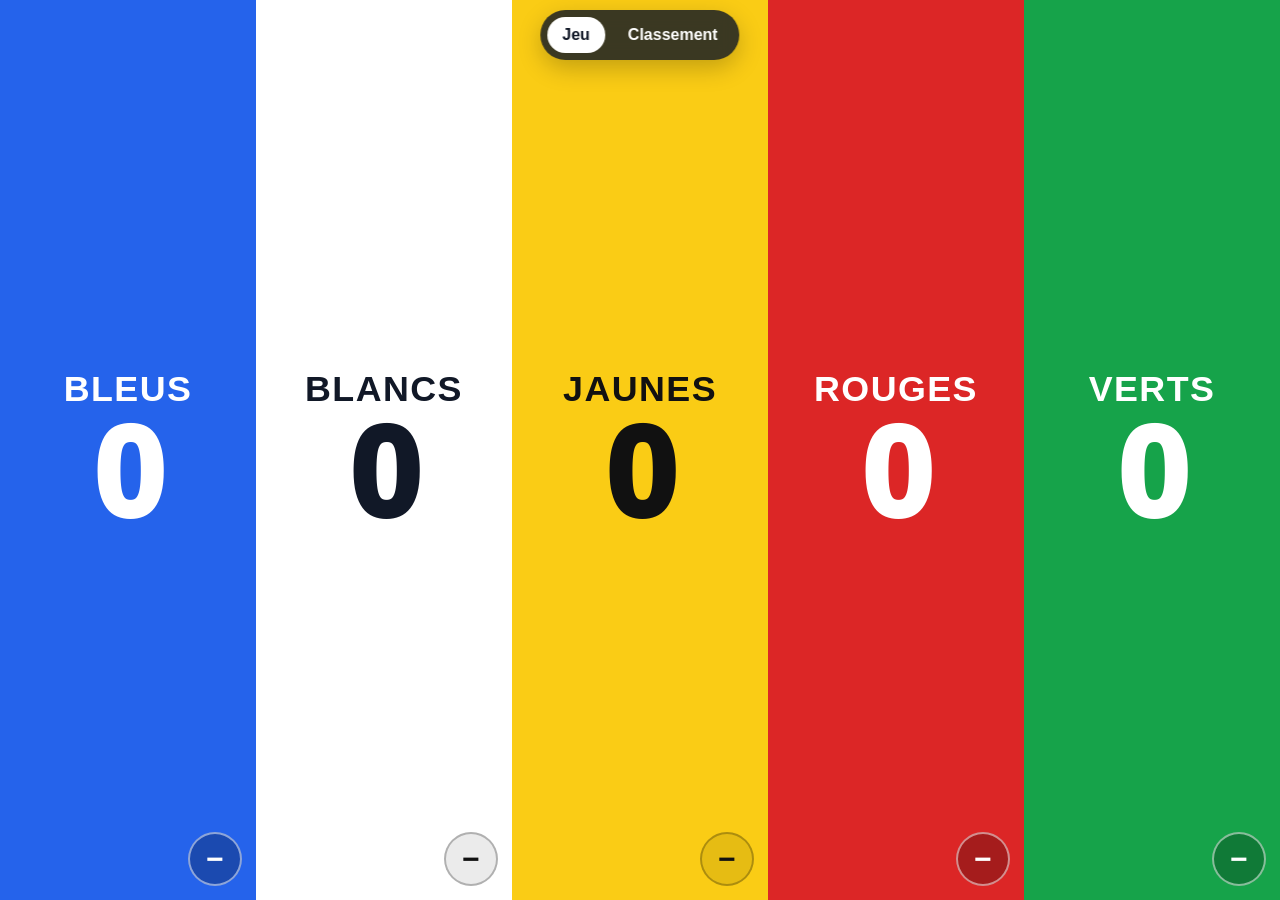
==== index.html @ d4469f81 "Ajoute une cinquième équipe verte au compteur" ====
<!DOCTYPE html>
<html lang="fr">
<head>
  <meta charset="UTF-8" />
  <meta name="viewport" content="width=device-width, initial-scale=1.0, viewport-fit=cover" />
  <meta name="theme-color" content="#111111" />
  <meta http-equiv="Cache-Control" content="no-cache, no-store, must-revalidate" />
  <meta http-equiv="Pragma" content="no-cache" />
  <meta http-equiv="Expires" content="0" />
  <title>Équipes — Éducation physique</title>

  <style>
    :root{
      --white:#ffffff;
      --red:#dc2626;
      --blue:#2563eb;
      --yellow:#facc15;
      --green:#16a34a;
      --dark:#111827;
    }

    *{
      box-sizing:border-box;
      -webkit-tap-highlight-color:transparent;
    }

    html,body{
      margin:0;
      width:100%;
      height:100%;
      overflow:hidden;
      font-family:Arial, Helvetica, sans-serif;
      background:#111;
    }

    button{font:inherit}

    .app{
      height:100dvh;
      width:100vw;
      position:relative;
    }

    .view{
      display:none;
      width:100%;
      height:100%;
    }

    .view.active{display:block}

    .topbar{
      position:absolute;
      top:max(10px, env(safe-area-inset-top));
      left:50%;
      transform:translateX(-50%);
      z-index:50;
      display:flex;
      gap:8px;
      padding:7px;
      border-radius:999px;
      background:rgba(17,24,39,.82);
      backdrop-filter:blur(10px);
      box-shadow:0 8px 25px rgba(0,0,0,.22);
    }

    .tab{
      border:none;
      border-radius:999px;
      padding:9px 15px;
      font-weight:800;
      cursor:pointer;
      color:white;
      background:transparent;
    }

    .tab.active{
      background:white;
      color:#111827;
    }

    .game-grid{
      width:100%;
      height:100%;
      display:grid;
      grid-template-columns:repeat(5,1fr);
    }

    .team{
      position:relative;
      display:flex;
      align-items:center;
      justify-content:center;
      cursor:pointer;
      user-select:none;
      overflow:hidden;
      min-width:0;
    }

    .team:active{filter:brightness(.88)}

    .white{background:var(--white);color:#111827}
    .red{background:var(--red);color:white}
    .blue{background:var(--blue);color:white}
    .yellow{background:var(--yellow);color:#111}
    .green{background:var(--green);color:white}

    .team-content{
      text-align:center;
      pointer-events:none;
      min-width:0;
    }

    .team-name{
      font-size:clamp(18px,2.8vw,52px);
      font-weight:900;
      text-transform:uppercase;
      letter-spacing:.04em;
      margin-bottom:6px;
    }

    .score{
      font-size:clamp(64px,10vw,170px);
      font-weight:950;
      line-height:.9;
      font-variant-numeric:tabular-nums;
    }

    .minus{
      position:absolute;
      right:14px;
      bottom:14px;
      width:54px;
      height:54px;
      border-radius:50%;
      border:2px solid rgba(255,255,255,.5);
      background:rgba(0,0,0,.25);
      color:white;
      font-size:30px;
      font-weight:900;
      cursor:pointer;
      z-index:10;
    }

    .white .minus,
    .yellow .minus{
      color:#111;
      border-color:rgba(0,0,0,.25);
      background:rgba(0,0,0,.08);
    }

    .ranking{
      background:#f3f4f6;
      overflow:auto;
      padding:90px 18px 25px;
    }

    .ranking-wrap{
      max-width:800px;
      margin:0 auto;
    }

    .ranking h1{
      margin:0 0 20px;
      text-align:center;
      color:#111827;
      font-size:clamp(30px,5vw,54px);
    }

    .rank-list{
      display:flex;
      flex-direction:column;
      gap:12px;
    }

    .rank-card{
      display:grid;
      grid-template-columns:60px 1fr auto;
      align-items:center;
      gap:14px;
      min-height:82px;
      padding:13px 18px;
      border-radius:22px;
      color:white;
      box-shadow:0 8px 24px rgba(0,0,0,.12);
    }

    .rank-card.white,
    .rank-card.yellow{color:#111}

    .position{
      font-size:34px;
      font-weight:900;
      text-align:center;
    }

    .rank-name{
      font-size:clamp(22px,4vw,34px);
      font-weight:900;
      text-transform:uppercase;
    }

    .rank-score{
      font-size:clamp(34px,6vw,54px);
      font-weight:950;
    }

    .actions{
      display:flex;
      justify-content:center;
      margin-top:24px;
    }

    .reset{
      border:none;
      border-radius:14px;
      padding:12px 18px;
      background:#111827;
      color:white;
      font-weight:800;
      cursor:pointer;
    }

    .flash{
      position:absolute;
      inset:0;
      background:white;
      pointer-events:none;
      opacity:0;
      z-index:100;
    }

    .flash.show{animation:flash .18s ease}

    @keyframes flash{
      from{opacity:.16}
      to{opacity:0}
    }

    @media(max-width:700px), (orientation:portrait){
      .game-grid{
        grid-template-columns:1fr 1fr;
        grid-template-rows:1fr 1fr .8fr;
      }

      .team.green{
        grid-column:1 / -1;
      }

      .minus{
        width:46px;
        height:46px;
        right:10px;
        bottom:10px;
        font-size:25px;
      }

      .team-name{
        font-size:clamp(18px,5vw,34px);
      }

      .score{
        font-size:clamp(56px,17vw,118px);
      }

      .team.green .score{
        font-size:clamp(48px,14vw,100px);
      }

      .tab{padding:8px 12px}
    }
  </style>
</head>
<body>
<div class="app">
  <div class="topbar">
    <button class="tab active" data-view="game">Jeu</button>
    <button class="tab" data-view="ranking">Classement</button>
  </div>

  <section id="game" class="view active">
    <div class="game-grid">
      <div class="team blue" data-team="blue">
        <div class="team-content">
          <div class="team-name">Bleus</div>
          <div class="score" id="score-blue">0</div>
        </div>
        <button class="minus" data-minus="blue">−</button>
      </div>

      <div class="team white" data-team="white">
        <div class="team-content">
          <div class="team-name">Blancs</div>
          <div class="score" id="score-white">0</div>
        </div>
        <button class="minus" data-minus="white">−</button>
      </div>

      <div class="team yellow" data-team="yellow">
        <div class="team-content">
          <div class="team-name">Jaunes</div>
          <div class="score" id="score-yellow">0</div>
        </div>
        <button class="minus" data-minus="yellow">−</button>
      </div>

      <div class="team red" data-team="red">
        <div class="team-content">
          <div class="team-name">Rouges</div>
          <div class="score" id="score-red">0</div>
        </div>
        <button class="minus" data-minus="red">−</button>
      </div>

      <div class="team green" data-team="green">
        <div class="team-content">
          <div class="team-name">Verts</div>
          <div class="score" id="score-green">0</div>
        </div>
        <button class="minus" data-minus="green">−</button>
      </div>
    </div>
  </section>

  <section id="ranking" class="view ranking">
    <div class="ranking-wrap">
      <h1>Classement actuel</h1>
      <div id="rank-list" class="rank-list"></div>
      <div class="actions">
        <button id="reset" class="reset">Remettre tous les scores à zéro</button>
      </div>
    </div>
  </section>

  <div id="flash" class="flash"></div>
</div>

<script>
  const teams = {
    blue: { name: "Bleus", colorClass: "blue" },
    white: { name: "Blancs", colorClass: "white" },
    yellow: { name: "Jaunes", colorClass: "yellow" },
    red: { name: "Rouges", colorClass: "red" },
    green: { name: "Verts", colorClass: "green" }
  };

  const STORAGE_KEY = "eps-equipes-scores";
  let scores = loadScores();

  function loadScores(){
    try{
      const saved = JSON.parse(localStorage.getItem(STORAGE_KEY));
      const hasWhite = !!saved && Object.prototype.hasOwnProperty.call(saved, "white");

      return {
        blue: Number(saved?.blue) || 0,
        white: Number(hasWhite ? saved?.white : saved?.green) || 0,
        yellow: Number(saved?.yellow) || 0,
        red: Number(saved?.red) || 0,
        green: Number(hasWhite ? saved?.green : 0) || 0
      };
    }catch{
      return { blue:0, white:0, yellow:0, red:0, green:0 };
    }
  }

  function saveScores(){
    localStorage.setItem(STORAGE_KEY, JSON.stringify(scores));
  }

  function addPoint(team){
    scores[team]++;
    saveScores();
    render();
    flashScreen();
  }

  function removePoint(team){
    scores[team] = Math.max(0, scores[team] - 1);
    saveScores();
    render();
  }

  function flashScreen(){
    const flash = document.getElementById("flash");
    flash.classList.remove("show");
    void flash.offsetWidth;
    flash.classList.add("show");
  }

  function render(){
    Object.keys(teams).forEach(team => {
      document.getElementById(`score-${team}`).textContent = scores[team];
    });

    const sortedTeams = Object.keys(teams)
      .map((key,index) => ({ key, index, score:scores[key], ...teams[key] }))
      .sort((a,b) => b.score !== a.score ? b.score - a.score : a.index - b.index);

    const list = document.getElementById("rank-list");
    list.innerHTML = "";

    sortedTeams.forEach((team,index) => {
      const card = document.createElement("div");
      card.className = `rank-card ${team.colorClass}`;
      card.innerHTML = `
        <div class="position">${index + 1}</div>
        <div class="rank-name">${team.name}</div>
        <div class="rank-score">${team.score}</div>
      `;
      list.appendChild(card);
    });
  }

  document.querySelectorAll(".team").forEach(zone => {
    zone.addEventListener("click", event => {
      if(event.target.closest(".minus")) return;
      addPoint(zone.dataset.team);
    });
  });

  document.querySelectorAll(".minus").forEach(button => {
    button.addEventListener("click", event => {
      event.stopPropagation();
      removePoint(button.dataset.minus);
    });
  });

  document.querySelectorAll(".tab").forEach(tab => {
    tab.addEventListener("click", () => {
      document.querySelectorAll(".tab").forEach(t => t.classList.remove("active"));
      document.querySelectorAll(".view").forEach(view => view.classList.remove("active"));
      tab.classList.add("active");
      document.getElementById(tab.dataset.view).classList.add("active");
      render();
    });
  });

  document.getElementById("reset").addEventListener("click", () => {
    const confirmed = confirm("Remettre les cinq équipes à zéro?");
    if(!confirmed) return;

    scores = { blue:0, white:0, yellow:0, red:0, green:0 };
    saveScores();
    render();
  });

  render();
</script>
</body>
</html>
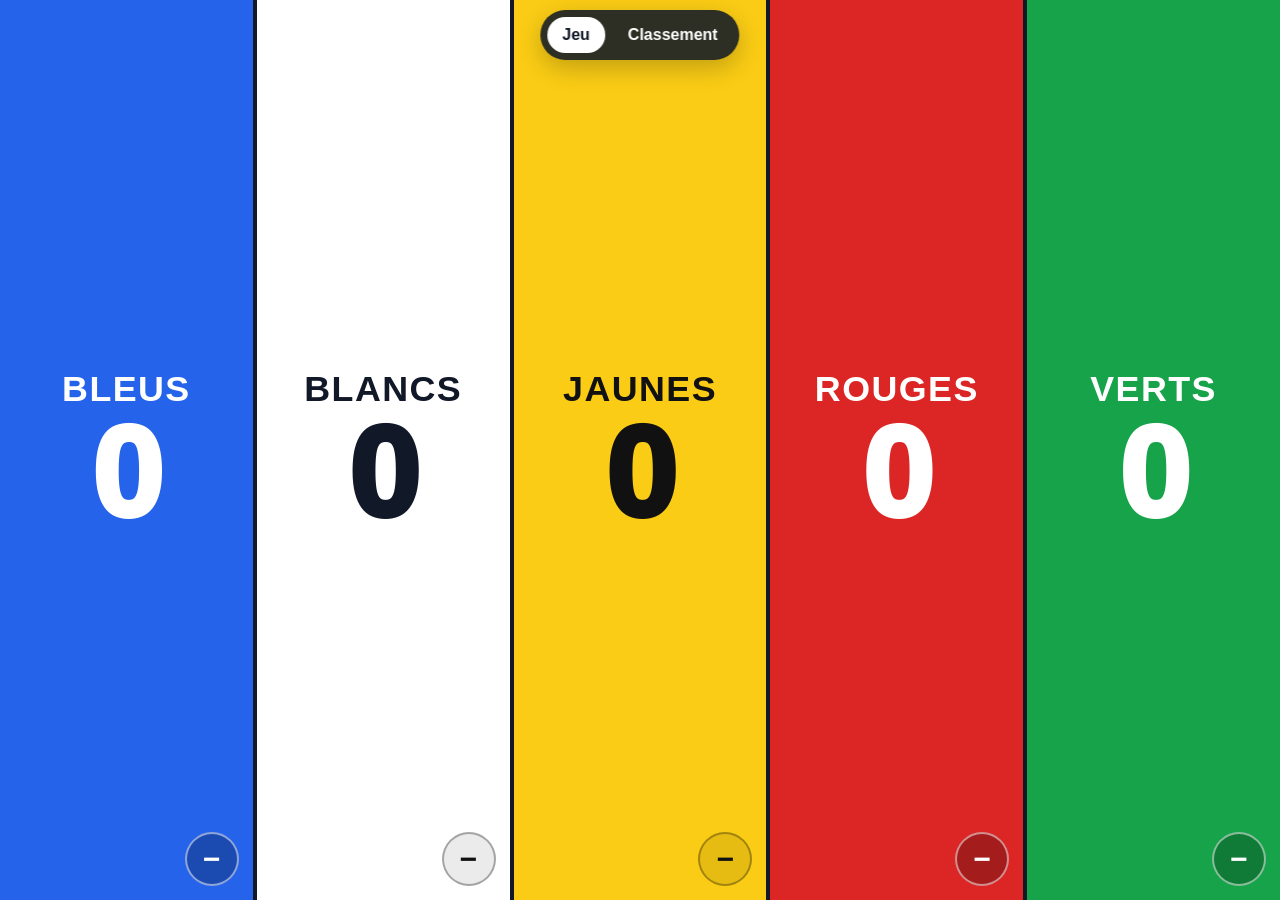
==== commit 66758fe6: "Make five team colors equally distinct" ====
--- a/index.html
+++ b/index.html
@@ -19,10 +19,7 @@
       --dark:#111827;
     }
 
-    *{
-      box-sizing:border-box;
-      -webkit-tap-highlight-color:transparent;
-    }
+    *{box-sizing:border-box;-webkit-tap-highlight-color:transparent}
 
     html,body{
       margin:0;
@@ -30,23 +27,13 @@
       height:100%;
       overflow:hidden;
       font-family:Arial, Helvetica, sans-serif;
-      background:#111;
+      background:var(--dark);
     }
 
     button{font:inherit}
 
-    .app{
-      height:100dvh;
-      width:100vw;
-      position:relative;
-    }
-
-    .view{
-      display:none;
-      width:100%;
-      height:100%;
-    }
-
+    .app{height:100dvh;width:100vw;position:relative}
+    .view{display:none;width:100%;height:100%}
     .view.active{display:block}
 
     .topbar{
@@ -59,7 +46,7 @@
       gap:8px;
       padding:7px;
       border-radius:999px;
-      background:rgba(17,24,39,.82);
+      background:rgba(17,24,39,.88);
       backdrop-filter:blur(10px);
       box-shadow:0 8px 25px rgba(0,0,0,.22);
     }
@@ -74,16 +61,15 @@
       background:transparent;
     }
 
-    .tab.active{
-      background:white;
-      color:#111827;
-    }
+    .tab.active{background:white;color:#111827}
 
     .game-grid{
       width:100%;
       height:100%;
       display:grid;
       grid-template-columns:repeat(5,1fr);
+      gap:4px;
+      background:var(--dark);
     }
 
     .team{
@@ -95,21 +81,17 @@
       user-select:none;
       overflow:hidden;
       min-width:0;
+      min-height:0;
     }
 
     .team:active{filter:brightness(.88)}
-
     .white{background:var(--white);color:#111827}
     .red{background:var(--red);color:white}
     .blue{background:var(--blue);color:white}
     .yellow{background:var(--yellow);color:#111}
     .green{background:var(--green);color:white}
 
-    .team-content{
-      text-align:center;
-      pointer-events:none;
-      min-width:0;
-    }
+    .team-content{text-align:center;pointer-events:none;min-width:0}
 
     .team-name{
       font-size:clamp(18px,2.8vw,52px);
@@ -142,10 +124,9 @@
       z-index:10;
     }
 
-    .white .minus,
-    .yellow .minus{
+    .white .minus,.yellow .minus{
       color:#111;
-      border-color:rgba(0,0,0,.25);
+      border-color:rgba(0,0,0,.3);
       background:rgba(0,0,0,.08);
     }
 
@@ -155,10 +136,7 @@
       padding:90px 18px 25px;
     }
 
-    .ranking-wrap{
-      max-width:800px;
-      margin:0 auto;
-    }
+    .ranking-wrap{max-width:800px;margin:0 auto}
 
     .ranking h1{
       margin:0 0 20px;
@@ -167,11 +145,7 @@
       font-size:clamp(30px,5vw,54px);
     }
 
-    .rank-list{
-      display:flex;
-      flex-direction:column;
-      gap:12px;
-    }
+    .rank-list{display:flex;flex-direction:column;gap:12px}
 
     .rank-card{
       display:grid;
@@ -185,31 +159,13 @@
       box-shadow:0 8px 24px rgba(0,0,0,.12);
     }
 
-    .rank-card.white,
-    .rank-card.yellow{color:#111}
-
-    .position{
-      font-size:34px;
-      font-weight:900;
-      text-align:center;
-    }
-
-    .rank-name{
-      font-size:clamp(22px,4vw,34px);
-      font-weight:900;
-      text-transform:uppercase;
-    }
-
-    .rank-score{
-      font-size:clamp(34px,6vw,54px);
-      font-weight:950;
-    }
-
-    .actions{
-      display:flex;
-      justify-content:center;
-      margin-top:24px;
-    }
+    .rank-card.white,.rank-card.yellow{color:#111}
+    .rank-card.white{border:3px solid #111827}
+
+    .position{font-size:34px;font-weight:900;text-align:center}
+    .rank-name{font-size:clamp(22px,4vw,34px);font-weight:900;text-transform:uppercase}
+    .rank-score{font-size:clamp(34px,6vw,54px);font-weight:950}
+    .actions{display:flex;justify-content:center;margin-top:24px}
 
     .reset{
       border:none;
@@ -221,50 +177,45 @@
       cursor:pointer;
     }
 
-    .flash{
-      position:absolute;
-      inset:0;
-      background:white;
-      pointer-events:none;
-      opacity:0;
-      z-index:100;
-    }
-
+    .flash{position:absolute;inset:0;background:white;pointer-events:none;opacity:0;z-index:100}
     .flash.show{animation:flash .18s ease}
 
-    @keyframes flash{
-      from{opacity:.16}
-      to{opacity:0}
-    }
+    @keyframes flash{from{opacity:.16}to{opacity:0}}
 
     @media(max-width:700px), (orientation:portrait){
       .game-grid{
-        grid-template-columns:1fr 1fr;
-        grid-template-rows:1fr 1fr .8fr;
-      }
-
-      .team.green{
-        grid-column:1 / -1;
+        grid-template-columns:1fr;
+        grid-template-rows:repeat(5,1fr);
+        gap:4px;
+      }
+
+      .team{
+        justify-content:center;
+      }
+
+      .team-content{
+        display:flex;
+        align-items:center;
+        justify-content:center;
+        gap:18px;
+      }
+
+      .team-name{
+        margin:0;
+        font-size:clamp(20px,7vw,34px);
+      }
+
+      .score{
+        font-size:clamp(52px,15vw,88px);
       }
 
       .minus{
-        width:46px;
-        height:46px;
+        width:44px;
+        height:44px;
         right:10px;
-        bottom:10px;
-        font-size:25px;
-      }
-
-      .team-name{
-        font-size:clamp(18px,5vw,34px);
-      }
-
-      .score{
-        font-size:clamp(56px,17vw,118px);
-      }
-
-      .team.green .score{
-        font-size:clamp(48px,14vw,100px);
+        bottom:50%;
+        transform:translateY(50%);
+        font-size:24px;
       }
 
       .tab{padding:8px 12px}
@@ -281,42 +232,27 @@
   <section id="game" class="view active">
     <div class="game-grid">
       <div class="team blue" data-team="blue">
-        <div class="team-content">
-          <div class="team-name">Bleus</div>
-          <div class="score" id="score-blue">0</div>
-        </div>
+        <div class="team-content"><div class="team-name">Bleus</div><div class="score" id="score-blue">0</div></div>
         <button class="minus" data-minus="blue">−</button>
       </div>
 
       <div class="team white" data-team="white">
-        <div class="team-content">
-          <div class="team-name">Blancs</div>
-          <div class="score" id="score-white">0</div>
-        </div>
+        <div class="team-content"><div class="team-name">Blancs</div><div class="score" id="score-white">0</div></div>
         <button class="minus" data-minus="white">−</button>
       </div>
 
       <div class="team yellow" data-team="yellow">
-        <div class="team-content">
-          <div class="team-name">Jaunes</div>
-          <div class="score" id="score-yellow">0</div>
-        </div>
+        <div class="team-content"><div class="team-name">Jaunes</div><div class="score" id="score-yellow">0</div></div>
         <button class="minus" data-minus="yellow">−</button>
       </div>
 
       <div class="team red" data-team="red">
-        <div class="team-content">
-          <div class="team-name">Rouges</div>
-          <div class="score" id="score-red">0</div>
-        </div>
+        <div class="team-content"><div class="team-name">Rouges</div><div class="score" id="score-red">0</div></div>
         <button class="minus" data-minus="red">−</button>
       </div>
 
       <div class="team green" data-team="green">
-        <div class="team-content">
-          <div class="team-name">Verts</div>
-          <div class="score" id="score-green">0</div>
-        </div>
+        <div class="team-content"><div class="team-name">Verts</div><div class="score" id="score-green">0</div></div>
         <button class="minus" data-minus="green">−</button>
       </div>
     </div>
@@ -326,9 +262,7 @@
     <div class="ranking-wrap">
       <h1>Classement actuel</h1>
       <div id="rank-list" class="rank-list"></div>
-      <div class="actions">
-        <button id="reset" class="reset">Remettre tous les scores à zéro</button>
-      </div>
+      <div class="actions"><button id="reset" class="reset">Remettre tous les scores à zéro</button></div>
     </div>
   </section>
 
@@ -351,7 +285,6 @@
     try{
       const saved = JSON.parse(localStorage.getItem(STORAGE_KEY));
       const hasWhite = !!saved && Object.prototype.hasOwnProperty.call(saved, "white");
-
       return {
         blue: Number(saved?.blue) || 0,
         white: Number(hasWhite ? saved?.white : saved?.green) || 0,
@@ -364,83 +297,67 @@
     }
   }
 
-  function saveScores(){
-    localStorage.setItem(STORAGE_KEY, JSON.stringify(scores));
-  }
-
-  function addPoint(team){
-    scores[team]++;
-    saveScores();
-    render();
-    flashScreen();
-  }
-
-  function removePoint(team){
-    scores[team] = Math.max(0, scores[team] - 1);
-    saveScores();
-    render();
-  }
+  function saveScores(){localStorage.setItem(STORAGE_KEY, JSON.stringify(scores))}
+
+  function addPoint(team){scores[team]++;saveScores();render();flashScreen()}
+
+  function removePoint(team){scores[team]=Math.max(0,scores[team]-1);saveScores();render()}
 
   function flashScreen(){
-    const flash = document.getElementById("flash");
+    const flash=document.getElementById("flash");
     flash.classList.remove("show");
     void flash.offsetWidth;
     flash.classList.add("show");
   }
 
   function render(){
-    Object.keys(teams).forEach(team => {
-      document.getElementById(`score-${team}`).textContent = scores[team];
-    });
-
-    const sortedTeams = Object.keys(teams)
-      .map((key,index) => ({ key, index, score:scores[key], ...teams[key] }))
-      .sort((a,b) => b.score !== a.score ? b.score - a.score : a.index - b.index);
-
-    const list = document.getElementById("rank-list");
-    list.innerHTML = "";
-
-    sortedTeams.forEach((team,index) => {
-      const card = document.createElement("div");
-      card.className = `rank-card ${team.colorClass}`;
-      card.innerHTML = `
-        <div class="position">${index + 1}</div>
-        <div class="rank-name">${team.name}</div>
-        <div class="rank-score">${team.score}</div>
-      `;
+    Object.keys(teams).forEach(team=>{
+      document.getElementById(`score-${team}`).textContent=scores[team];
+    });
+
+    const sortedTeams=Object.keys(teams)
+      .map((key,index)=>({key,index,score:scores[key],...teams[key]}))
+      .sort((a,b)=>b.score!==a.score?b.score-a.score:a.index-b.index);
+
+    const list=document.getElementById("rank-list");
+    list.innerHTML="";
+
+    sortedTeams.forEach((team,index)=>{
+      const card=document.createElement("div");
+      card.className=`rank-card ${team.colorClass}`;
+      card.innerHTML=`<div class="position">${index+1}</div><div class="rank-name">${team.name}</div><div class="rank-score">${team.score}</div>`;
       list.appendChild(card);
     });
   }
 
-  document.querySelectorAll(".team").forEach(zone => {
-    zone.addEventListener("click", event => {
+  document.querySelectorAll(".team").forEach(zone=>{
+    zone.addEventListener("click",event=>{
       if(event.target.closest(".minus")) return;
       addPoint(zone.dataset.team);
     });
   });
 
-  document.querySelectorAll(".minus").forEach(button => {
-    button.addEventListener("click", event => {
+  document.querySelectorAll(".minus").forEach(button=>{
+    button.addEventListener("click",event=>{
       event.stopPropagation();
       removePoint(button.dataset.minus);
     });
   });
 
-  document.querySelectorAll(".tab").forEach(tab => {
-    tab.addEventListener("click", () => {
-      document.querySelectorAll(".tab").forEach(t => t.classList.remove("active"));
-      document.querySelectorAll(".view").forEach(view => view.classList.remove("active"));
+  document.querySelectorAll(".tab").forEach(tab=>{
+    tab.addEventListener("click",()=>{
+      document.querySelectorAll(".tab").forEach(t=>t.classList.remove("active"));
+      document.querySelectorAll(".view").forEach(view=>view.classList.remove("active"));
       tab.classList.add("active");
       document.getElementById(tab.dataset.view).classList.add("active");
       render();
     });
   });
 
-  document.getElementById("reset").addEventListener("click", () => {
-    const confirmed = confirm("Remettre les cinq équipes à zéro?");
+  document.getElementById("reset").addEventListener("click",()=>{
+    const confirmed=confirm("Remettre les cinq équipes à zéro?");
     if(!confirmed) return;
-
-    scores = { blue:0, white:0, yellow:0, red:0, green:0 };
+    scores={blue:0,white:0,yellow:0,red:0,green:0};
     saveScores();
     render();
   });
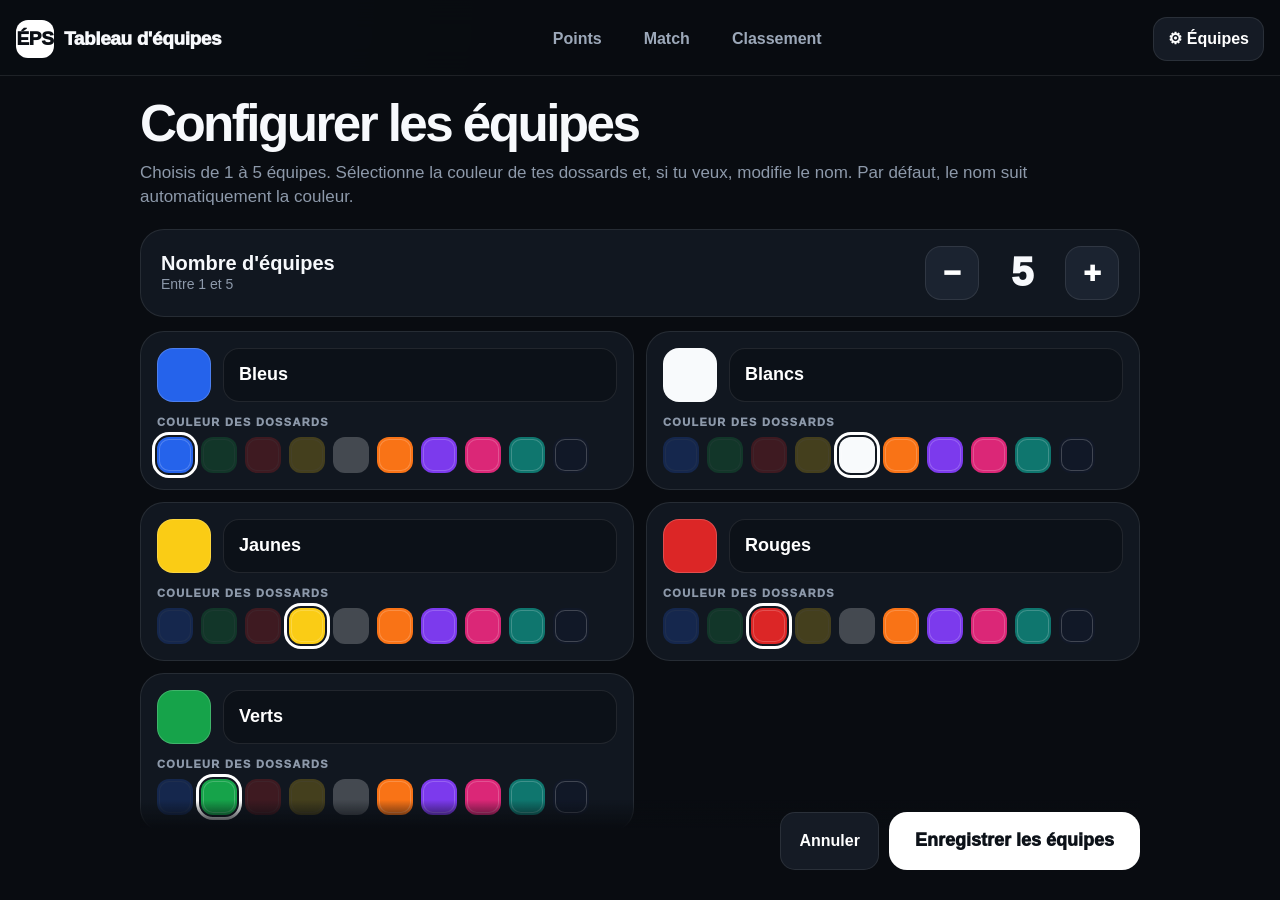
==== commit c026568a: "Améliorer le tableau ÉPS avec équipes, matchs et classement" ====
--- a/index.html
+++ b/index.html
@@ -2,367 +2,1032 @@
 <html lang="fr">
 <head>
   <meta charset="UTF-8" />
-  <meta name="viewport" content="width=device-width, initial-scale=1.0, viewport-fit=cover" />
-  <meta name="theme-color" content="#111111" />
+  <meta name="viewport" content="width=device-width, initial-scale=1.0, viewport-fit=cover, user-scalable=no" />
+  <meta name="theme-color" content="#0a0d12" />
+  <meta name="apple-mobile-web-app-capable" content="yes" />
+  <meta name="apple-mobile-web-app-status-bar-style" content="black-translucent" />
   <meta http-equiv="Cache-Control" content="no-cache, no-store, must-revalidate" />
-  <meta http-equiv="Pragma" content="no-cache" />
-  <meta http-equiv="Expires" content="0" />
-  <title>Équipes — Éducation physique</title>
-
+  <title>Tableau ÉPS — Équipes & Matchs</title>
   <style>
     :root{
-      --white:#ffffff;
-      --red:#dc2626;
-      --blue:#2563eb;
-      --yellow:#facc15;
-      --green:#16a34a;
-      --dark:#111827;
+      --bg:#090c11;
+      --panel:#111720;
+      --panel2:#171e29;
+      --text:#f7f9fc;
+      --muted:#8d99aa;
+      --line:rgba(255,255,255,.09);
+      --accent:#60a5fa;
+      --good:#37d67a;
+      --danger:#ff4d45;
+      --shadow:0 20px 60px rgba(0,0,0,.34);
     }
 
     *{box-sizing:border-box;-webkit-tap-highlight-color:transparent}
-
-    html,body{
-      margin:0;
-      width:100%;
-      height:100%;
-      overflow:hidden;
-      font-family:Arial, Helvetica, sans-serif;
-      background:var(--dark);
-    }
-
-    button{font:inherit}
-
-    .app{height:100dvh;width:100vw;position:relative}
-    .view{display:none;width:100%;height:100%}
-    .view.active{display:block}
+    html,body{margin:0;width:100%;height:100%;overflow:hidden;background:var(--bg);color:var(--text);font-family:Inter,-apple-system,BlinkMacSystemFont,"SF Pro Display","Segoe UI",Arial,sans-serif}
+    button,input{font:inherit}
+    button{touch-action:manipulation}
+    .hidden{display:none!important}
+    .app{height:100dvh;width:100vw;position:relative;background:
+      radial-gradient(circle at 10% 0%,rgba(37,99,235,.11),transparent 28%),
+      radial-gradient(circle at 90% 100%,rgba(22,163,74,.08),transparent 28%),
+      var(--bg);
+    }
 
     .topbar{
-      position:absolute;
-      top:max(10px, env(safe-area-inset-top));
-      left:50%;
-      transform:translateX(-50%);
-      z-index:50;
-      display:flex;
-      gap:8px;
-      padding:7px;
-      border-radius:999px;
-      background:rgba(17,24,39,.88);
-      backdrop-filter:blur(10px);
-      box-shadow:0 8px 25px rgba(0,0,0,.22);
-    }
-
+      height:76px;
+      padding:max(10px,env(safe-area-inset-top)) max(16px,env(safe-area-inset-right)) 8px max(16px,env(safe-area-inset-left));
+      display:grid;
+      grid-template-columns:auto 1fr auto;
+      align-items:center;
+      gap:16px;
+      border-bottom:1px solid var(--line);
+      background:rgba(9,12,17,.93);
+      backdrop-filter:blur(14px);
+      position:relative;
+      z-index:20;
+    }
+
+    .brand{
+      display:flex;align-items:center;gap:10px;
+      font-size:19px;font-weight:950;letter-spacing:-.02em;white-space:nowrap;
+    }
+    .brand-mark{
+      width:38px;height:38px;border-radius:12px;background:white;color:#0b0f15;
+      display:grid;place-items:center;font-weight:1000;
+    }
+    .tabs{display:flex;justify-content:center;gap:8px;min-width:0}
     .tab{
-      border:none;
-      border-radius:999px;
-      padding:9px 15px;
-      font-weight:800;
-      cursor:pointer;
-      color:white;
+      border:1px solid transparent;
       background:transparent;
-    }
-
-    .tab.active{background:white;color:#111827}
-
-    .game-grid{
-      width:100%;
-      height:100%;
-      display:grid;
-      grid-template-columns:repeat(5,1fr);
-      gap:4px;
-      background:var(--dark);
-    }
-
-    .team{
-      position:relative;
-      display:flex;
-      align-items:center;
-      justify-content:center;
-      cursor:pointer;
-      user-select:none;
-      overflow:hidden;
-      min-width:0;
-      min-height:0;
-    }
-
-    .team:active{filter:brightness(.88)}
-    .white{background:var(--white);color:#111827}
-    .red{background:var(--red);color:white}
-    .blue{background:var(--blue);color:white}
-    .yellow{background:var(--yellow);color:#111}
-    .green{background:var(--green);color:white}
-
-    .team-content{text-align:center;pointer-events:none;min-width:0}
-
-    .team-name{
-      font-size:clamp(18px,2.8vw,52px);
-      font-weight:900;
-      text-transform:uppercase;
-      letter-spacing:.04em;
-      margin-bottom:6px;
-    }
-
-    .score{
-      font-size:clamp(64px,10vw,170px);
-      font-weight:950;
-      line-height:.9;
-      font-variant-numeric:tabular-nums;
-    }
-
-    .minus{
-      position:absolute;
-      right:14px;
-      bottom:14px;
-      width:54px;
-      height:54px;
-      border-radius:50%;
-      border:2px solid rgba(255,255,255,.5);
-      background:rgba(0,0,0,.25);
-      color:white;
-      font-size:30px;
+      color:#9ca8b9;
+      border-radius:14px;
+      padding:11px 16px;
       font-weight:900;
       cursor:pointer;
-      z-index:10;
-    }
-
-    .white .minus,.yellow .minus{
-      color:#111;
-      border-color:rgba(0,0,0,.3);
-      background:rgba(0,0,0,.08);
-    }
-
-    .ranking{
-      background:#f3f4f6;
+      white-space:nowrap;
+    }
+    .tab.active{background:#f7f9fc;color:#0b0f15}
+    .settings-btn{
+      border:1px solid var(--line);
+      background:#151b25;color:white;border-radius:14px;
+      min-height:44px;padding:0 14px;font-weight:900;cursor:pointer;
+    }
+
+    .view{
+      height:calc(100dvh - 76px);
       overflow:auto;
-      padding:90px 18px 25px;
-    }
-
-    .ranking-wrap{max-width:800px;margin:0 auto}
-
-    .ranking h1{
-      margin:0 0 20px;
-      text-align:center;
-      color:#111827;
-      font-size:clamp(30px,5vw,54px);
-    }
-
-    .rank-list{display:flex;flex-direction:column;gap:12px}
-
-    .rank-card{
-      display:grid;
-      grid-template-columns:60px 1fr auto;
-      align-items:center;
-      gap:14px;
-      min-height:82px;
-      padding:13px 18px;
-      border-radius:22px;
-      color:white;
-      box-shadow:0 8px 24px rgba(0,0,0,.12);
-    }
-
-    .rank-card.white,.rank-card.yellow{color:#111}
-    .rank-card.white{border:3px solid #111827}
-
-    .position{font-size:34px;font-weight:900;text-align:center}
-    .rank-name{font-size:clamp(22px,4vw,34px);font-weight:900;text-transform:uppercase}
-    .rank-score{font-size:clamp(34px,6vw,54px);font-weight:950}
-    .actions{display:flex;justify-content:center;margin-top:24px}
-
-    .reset{
-      border:none;
-      border-radius:14px;
-      padding:12px 18px;
-      background:#111827;
-      color:white;
-      font-weight:800;
-      cursor:pointer;
-    }
-
-    .flash{position:absolute;inset:0;background:white;pointer-events:none;opacity:0;z-index:100}
-    .flash.show{animation:flash .18s ease}
-
-    @keyframes flash{from{opacity:.16}to{opacity:0}}
-
-    @media(max-width:700px), (orientation:portrait){
-      .game-grid{
-        grid-template-columns:1fr;
-        grid-template-rows:repeat(5,1fr);
-        gap:4px;
+      padding:18px max(18px,env(safe-area-inset-right)) max(18px,env(safe-area-inset-bottom)) max(18px,env(safe-area-inset-left));
+    }
+
+    .section-head{
+      max-width:1280px;margin:0 auto 16px;
+      display:flex;align-items:end;justify-content:space-between;gap:18px;
+    }
+    .section-head h1{margin:0;font-size:clamp(28px,3vw,44px);letter-spacing:-.04em}
+    .section-head p{margin:6px 0 0;color:var(--muted);font-weight:650}
+    .ghost-btn,.solid-btn,.danger-btn{
+      border-radius:15px;min-height:48px;padding:0 18px;font-weight:900;cursor:pointer;
+    }
+    .ghost-btn{border:1px solid var(--line);background:#151b25;color:white}
+    .solid-btn{border:none;background:white;color:#0c1118}
+    .danger-btn{border:none;background:var(--danger);color:white}
+    button:disabled{opacity:.4;cursor:not-allowed}
+
+    /* POINTS */
+    .points-grid{
+      max-width:1280px;margin:0 auto;
+      display:grid;grid-template-columns:repeat(var(--cols,5),minmax(0,1fr));
+      gap:12px;
+      min-height:calc(100% - 92px);
+    }
+    .team-card{
+      position:relative;border-radius:28px;overflow:hidden;min-height:270px;
+      display:flex;flex-direction:column;align-items:center;justify-content:center;
+      cursor:pointer;user-select:none;
+      box-shadow:var(--shadow);
+      border:1px solid rgba(255,255,255,.14);
+      transition:transform .08s ease,filter .08s ease;
+    }
+    .team-card:active{transform:scale(.986);filter:brightness(.92)}
+    .team-card-name{
+      position:absolute;top:18px;left:18px;right:18px;
+      text-align:center;text-transform:uppercase;letter-spacing:.06em;
+      font-size:clamp(18px,2.3vw,34px);font-weight:1000;line-height:1;
+      overflow:hidden;text-overflow:ellipsis;white-space:nowrap;
+    }
+    .team-card-label{font-size:13px;font-weight:950;letter-spacing:.18em;text-transform:uppercase;opacity:.7;margin-top:22px}
+    .team-card-score{
+      font-size:clamp(92px,13vw,190px);font-weight:1000;line-height:.78;letter-spacing:-.08em;
+      font-variant-numeric:tabular-nums;
+    }
+    .minus{
+      position:absolute;right:14px;bottom:14px;width:58px;height:58px;border-radius:19px;
+      border:1px solid currentColor;background:rgba(0,0,0,.17);color:inherit;
+      font-size:34px;font-weight:950;cursor:pointer;display:grid;place-items:center;
+    }
+    .tap-hint{position:absolute;left:16px;bottom:18px;font-size:13px;font-weight:800;opacity:.68}
+
+    /* MATCH */
+    .match-wrap{max-width:1280px;margin:0 auto;height:100%;display:grid;grid-template-rows:auto 1fr auto;gap:14px}
+    .match-pickers{
+      display:grid;grid-template-columns:1fr auto 1fr;gap:16px;align-items:center;
+    }
+    .picker-block{min-width:0}
+    .picker-title{font-size:12px;color:var(--muted);font-weight:900;text-transform:uppercase;letter-spacing:.13em;margin-bottom:8px}
+    .chips{display:flex;gap:7px;flex-wrap:wrap}
+    .chip{
+      border:2px solid transparent;
+      border-radius:999px;padding:9px 13px;font-weight:900;cursor:pointer;
+      box-shadow:inset 0 0 0 1px rgba(255,255,255,.12);
+      max-width:180px;overflow:hidden;text-overflow:ellipsis;white-space:nowrap;
+    }
+    .chip.selected{outline:3px solid white;outline-offset:2px}
+    .versus-small{font-size:14px;color:#657184;font-weight:950;align-self:end;margin-bottom:9px}
+
+    .match-stage{
+      min-height:0;
+      display:grid;grid-template-columns:1fr minmax(300px,.78fr) 1fr;gap:14px;
+    }
+    .side{
+      border-radius:30px;min-height:0;display:flex;flex-direction:column;align-items:center;justify-content:center;
+      box-shadow:var(--shadow);border:1px solid rgba(255,255,255,.14);overflow:hidden;position:relative;
+    }
+    .side-name{
+      font-size:clamp(25px,3.3vw,48px);font-weight:1000;text-transform:uppercase;letter-spacing:-.03em;
+      max-width:92%;overflow:hidden;text-overflow:ellipsis;white-space:nowrap;
+    }
+    .match-score{
+      font-size:clamp(120px,18vw,260px);font-weight:1000;line-height:.78;letter-spacing:-.08em;
+      font-variant-numeric:tabular-nums;margin:18px 0;
+    }
+    .score-actions{display:flex;gap:10px}
+    .score-btn{
+      width:78px;height:62px;border-radius:18px;border:1px solid currentColor;
+      color:inherit;background:rgba(0,0,0,.18);font-size:34px;font-weight:1000;cursor:pointer;
+    }
+    .score-btn:active{transform:scale(.96)}
+
+    .clock-panel{
+      border:1px solid var(--line);border-radius:30px;background:linear-gradient(180deg,#161d28,#0f141c);
+      display:flex;flex-direction:column;align-items:center;justify-content:center;padding:20px;min-height:0;
+      box-shadow:var(--shadow);
+    }
+    .clock-label{font-size:12px;color:var(--muted);font-weight:950;text-transform:uppercase;letter-spacing:.18em}
+    .clock{
+      font-size:clamp(62px,9vw,122px);font-weight:1000;letter-spacing:-.07em;line-height:1;
+      margin:12px 0 20px;font-variant-numeric:tabular-nums;white-space:nowrap;
+    }
+    .clock-actions{display:flex;gap:9px;flex-wrap:wrap;justify-content:center}
+    .clock-btn{
+      border:1px solid var(--line);background:#202938;color:white;border-radius:16px;
+      min-height:52px;padding:0 17px;font-weight:950;cursor:pointer;
+    }
+    .clock-btn.primary{background:var(--good);border-color:transparent;color:#04130a;min-width:118px}
+    .match-footer{display:flex;justify-content:center;gap:10px;align-items:center}
+    .finish-btn{
+      min-height:58px;padding:0 28px;border:none;border-radius:18px;background:white;color:#0c1118;
+      font-size:18px;font-weight:1000;cursor:pointer;
+    }
+    .match-help{color:var(--muted);font-size:13px;font-weight:700}
+
+    .empty-match{
+      grid-column:1/-1;border:1px dashed rgba(255,255,255,.17);border-radius:30px;
+      display:flex;align-items:center;justify-content:center;text-align:center;color:var(--muted);font-weight:800;
+      padding:30px;
+    }
+
+    /* RANKING */
+    .rank-wrap{max-width:1080px;margin:0 auto}
+    .ranking-card{border:1px solid var(--line);border-radius:26px;background:rgba(17,23,32,.9);overflow:hidden;box-shadow:var(--shadow)}
+    .rank-head,.rank-row{
+      display:grid;grid-template-columns:64px minmax(180px,1fr) repeat(6,72px) 88px;
+      align-items:center;gap:4px;
+    }
+    .rank-head{
+      min-height:52px;padding:0 15px;background:#0d1219;color:#7f8b9c;
+      font-size:11px;text-transform:uppercase;letter-spacing:.09em;font-weight:950;
+    }
+    .rank-row{
+      min-height:86px;padding:8px 15px;border-top:1px solid var(--line);
+      font-weight:850;
+    }
+    .rank-pos{font-size:28px;font-weight:1000;text-align:center}
+    .rank-team{display:flex;align-items:center;gap:12px;min-width:0}
+    .color-dot{width:38px;height:38px;border-radius:12px;flex:0 0 auto;border:1px solid rgba(255,255,255,.18)}
+    .rank-name{font-size:20px;font-weight:1000;overflow:hidden;text-overflow:ellipsis;white-space:nowrap}
+    .rank-cell{text-align:center;color:#cbd3df}
+    .rank-pts{text-align:center;font-size:28px;font-weight:1000}
+    .leader{background:linear-gradient(90deg,rgba(250,204,21,.08),transparent 52%)}
+    .medal{font-size:23px}
+    .rank-bottom{display:grid;grid-template-columns:1fr auto;gap:16px;margin-top:14px;align-items:start}
+    .recent{border:1px solid var(--line);border-radius:22px;background:#111720;padding:16px}
+    .recent h3{margin:0 0 10px;font-size:16px}
+    .match-log{display:flex;flex-direction:column;gap:8px}
+    .log-item{
+      display:grid;grid-template-columns:1fr auto 1fr auto;gap:10px;align-items:center;
+      border:1px solid var(--line);border-radius:15px;padding:10px 12px;font-weight:800;
+    }
+    .log-left{text-align:right;overflow:hidden;text-overflow:ellipsis;white-space:nowrap}
+    .log-right{text-align:left;overflow:hidden;text-overflow:ellipsis;white-space:nowrap}
+    .log-score{font-size:19px;font-weight:1000}
+    .log-time{color:var(--muted);font-size:12px}
+    .empty-log{color:var(--muted);font-weight:700;padding:8px 0}
+
+    /* SETUP */
+    .setup-view{background:var(--bg)}
+    .setup-wrap{max-width:1000px;margin:0 auto;padding-bottom:30px}
+    .setup-title{margin:0;font-size:clamp(32px,4vw,54px);letter-spacing:-.05em}
+    .setup-sub{margin:8px 0 20px;color:var(--muted);font-size:17px;line-height:1.4}
+    .count-box{
+      display:flex;align-items:center;justify-content:space-between;gap:20px;
+      border:1px solid var(--line);background:#111720;border-radius:24px;padding:16px 20px;margin-bottom:14px;
+    }
+    .count-copy strong{display:block;font-size:20px}
+    .count-copy span{color:var(--muted);font-size:14px}
+    .count-actions{display:flex;align-items:center;gap:10px}
+    .count-num{width:66px;text-align:center;font-size:40px;font-weight:1000}
+    .stepper{
+      width:54px;height:54px;border-radius:16px;border:1px solid var(--line);background:#1b2330;color:white;
+      font-size:30px;font-weight:950;cursor:pointer;
+    }
+    .setup-teams{display:grid;grid-template-columns:repeat(2,minmax(0,1fr));gap:12px}
+    .setup-team{
+      border:1px solid var(--line);background:#111720;border-radius:24px;padding:16px;
+    }
+    .setup-team-top{display:flex;align-items:center;gap:12px;margin-bottom:14px}
+    .preview{width:54px;height:54px;border-radius:16px;border:1px solid rgba(255,255,255,.18);flex:0 0 auto}
+    .name-input{
+      width:100%;height:54px;border-radius:16px;border:1px solid var(--line);background:#0c1118;color:white;
+      padding:0 15px;font-size:18px;font-weight:900;outline:none;
+    }
+    .name-input:focus{border-color:#718096}
+    .color-label{font-size:11px;color:var(--muted);text-transform:uppercase;letter-spacing:.12em;font-weight:950;margin:0 0 9px}
+    .palette{display:flex;gap:8px;flex-wrap:wrap}
+    .swatch{
+      width:36px;height:36px;border-radius:12px;border:2px solid transparent;cursor:pointer;
+      box-shadow:inset 0 0 0 1px rgba(255,255,255,.2);
+    }
+    .swatch.selected{outline:3px solid white;outline-offset:2px}
+    .swatch.used:not(.selected){opacity:.22;cursor:not-allowed}
+    .setup-actions{
+      position:sticky;bottom:0;margin-top:16px;padding:12px 0;
+      display:flex;justify-content:flex-end;gap:10px;
+      background:linear-gradient(180deg,transparent,var(--bg) 35%);
+    }
+    .save-setup{min-height:58px;border:none;border-radius:18px;background:white;color:#0c1118;padding:0 26px;font-size:18px;font-weight:1000;cursor:pointer}
+
+    /* MODAL */
+    .modal{
+      position:absolute;inset:0;z-index:50;background:rgba(4,6,9,.82);backdrop-filter:blur(8px);
+      display:flex;align-items:center;justify-content:center;padding:20px;
+    }
+    .modal-card{width:min(560px,94vw);border:1px solid var(--line);background:#121821;border-radius:28px;padding:26px;box-shadow:var(--shadow);text-align:center}
+    .modal-card h2{margin:0 0 10px;font-size:30px}
+    .modal-card p{margin:0 0 22px;color:var(--muted);line-height:1.45}
+    .modal-result{font-size:clamp(36px,6vw,62px);font-weight:1000;margin:16px 0}
+    .modal-actions{display:grid;grid-template-columns:1fr 1fr;gap:10px}
+    .modal-actions button{min-height:56px;border-radius:16px;font-weight:950;cursor:pointer}
+    .cancel-modal{border:1px solid var(--line);background:#1b2330;color:white}
+    .confirm-modal{border:none;background:var(--good);color:#04120a}
+
+    @media(max-width:980px){
+      .topbar{grid-template-columns:auto 1fr auto}
+      .brand span:last-child{display:none}
+      .points-grid{grid-template-columns:repeat(2,minmax(0,1fr));min-height:auto}
+      .team-card{min-height:260px}
+      .match-stage{grid-template-columns:1fr 1fr;grid-template-rows:minmax(300px,1fr) auto}
+      .clock-panel{grid-column:1/-1;grid-row:2;min-height:190px}
+      .clock{font-size:78px}
+      .rank-head,.rank-row{grid-template-columns:54px minmax(150px,1fr) 54px 54px 54px 54px 64px 70px}
+      .hide-small{display:none}
+    }
+
+    @media(max-width:700px), (orientation:portrait) and (max-width:900px){
+      html,body{overflow:auto}
+      .app{min-height:100dvh;height:auto}
+      .topbar{
+        position:sticky;top:0;height:auto;grid-template-columns:1fr auto;padding:9px 10px;
       }
-
-      .team{
-        justify-content:center;
-      }
-
-      .team-content{
-        display:flex;
-        align-items:center;
-        justify-content:center;
-        gap:18px;
-      }
-
-      .team-name{
-        margin:0;
-        font-size:clamp(20px,7vw,34px);
-      }
-
-      .score{
-        font-size:clamp(52px,15vw,88px);
-      }
-
-      .minus{
-        width:44px;
-        height:44px;
-        right:10px;
-        bottom:50%;
-        transform:translateY(50%);
-        font-size:24px;
-      }
-
-      .tab{padding:8px 12px}
+      .brand{display:none}
+      .tabs{justify-content:flex-start;overflow:auto;padding-bottom:2px}
+      .tab{padding:10px 12px;font-size:13px}
+      .settings-btn{min-height:42px;padding:0 11px}
+      .view{height:auto;min-height:calc(100dvh - 62px);padding:12px;overflow:visible}
+      .section-head{align-items:flex-start}
+      .section-head p{font-size:13px}
+      .points-grid{grid-template-columns:1fr}
+      .team-card{min-height:210px}
+      .team-card-score{font-size:112px}
+      .setup-teams{grid-template-columns:1fr}
+      .match-pickers{grid-template-columns:1fr;gap:8px}
+      .versus-small{display:none}
+      .match-stage{grid-template-columns:1fr 1fr;grid-template-rows:minmax(240px,1fr) auto}
+      .side-name{font-size:22px}
+      .match-score{font-size:100px}
+      .score-btn{width:60px;height:54px}
+      .rank-head,.rank-row{grid-template-columns:42px minmax(130px,1fr) 44px 44px 60px}
+      .rank-head > :nth-child(4),.rank-head > :nth-child(5),.rank-head > :nth-child(6),.rank-head > :nth-child(7),
+      .rank-row > :nth-child(4),.rank-row > :nth-child(5),.rank-row > :nth-child(6),.rank-row > :nth-child(7){display:none}
+      .rank-bottom{grid-template-columns:1fr}
+      .log-item{grid-template-columns:1fr auto 1fr}
+      .log-time{display:none}
     }
   </style>
 </head>
 <body>
 <div class="app">
-  <div class="topbar">
-    <button class="tab active" data-view="game">Jeu</button>
-    <button class="tab" data-view="ranking">Classement</button>
-  </div>
-
-  <section id="game" class="view active">
-    <div class="game-grid">
-      <div class="team blue" data-team="blue">
-        <div class="team-content"><div class="team-name">Bleus</div><div class="score" id="score-blue">0</div></div>
-        <button class="minus" data-minus="blue">−</button>
+  <header id="topbar" class="topbar">
+    <div class="brand"><div class="brand-mark">ÉPS</div><span>Tableau d'équipes</span></div>
+    <nav class="tabs">
+      <button class="tab active" data-view="points">Points</button>
+      <button class="tab" data-view="match">Match</button>
+      <button class="tab" data-view="ranking">Classement</button>
+    </nav>
+    <button id="settingsBtn" class="settings-btn">⚙ Équipes</button>
+  </header>
+
+  <section id="pointsView" class="view">
+    <div class="section-head">
+      <div>
+        <h1>Points des équipes</h1>
+        <p>Touche une équipe pour +1. Le classement se met à jour instantanément.</p>
       </div>
-
-      <div class="team white" data-team="white">
-        <div class="team-content"><div class="team-name">Blancs</div><div class="score" id="score-white">0</div></div>
-        <button class="minus" data-minus="white">−</button>
+      <button id="goMatchBtn" class="ghost-btn">Lancer un match →</button>
+    </div>
+    <div id="pointsGrid" class="points-grid"></div>
+  </section>
+
+  <section id="matchView" class="view hidden">
+    <div class="match-wrap">
+      <div id="matchPickers" class="match-pickers">
+        <div class="picker-block">
+          <div class="picker-title">Équipe A</div>
+          <div id="chipsA" class="chips"></div>
+        </div>
+        <div class="versus-small">CONTRE</div>
+        <div class="picker-block">
+          <div class="picker-title">Équipe B</div>
+          <div id="chipsB" class="chips"></div>
+        </div>
       </div>
 
-      <div class="team yellow" data-team="yellow">
-        <div class="team-content"><div class="team-name">Jaunes</div><div class="score" id="score-yellow">0</div></div>
-        <button class="minus" data-minus="yellow">−</button>
-      </div>
-
-      <div class="team red" data-team="red">
-        <div class="team-content"><div class="team-name">Rouges</div><div class="score" id="score-red">0</div></div>
-        <button class="minus" data-minus="red">−</button>
-      </div>
-
-      <div class="team green" data-team="green">
-        <div class="team-content"><div class="team-name">Verts</div><div class="score" id="score-green">0</div></div>
-        <button class="minus" data-minus="green">−</button>
+      <div id="matchStage" class="match-stage"></div>
+
+      <div class="match-footer">
+        <button id="finishMatchBtn" class="finish-btn">Terminer & enregistrer le match</button>
+        <div class="match-help">Victoire = 3 pts · Nul = 1 pt · Défaite = 0 pt</div>
       </div>
     </div>
   </section>
 
-  <section id="ranking" class="view ranking">
-    <div class="ranking-wrap">
-      <h1>Classement actuel</h1>
-      <div id="rank-list" class="rank-list"></div>
-      <div class="actions"><button id="reset" class="reset">Remettre tous les scores à zéro</button></div>
+  <section id="rankingView" class="view hidden">
+    <div class="section-head">
+      <div>
+        <h1>Classement</h1>
+        <p>Mis à jour avec les points manuels et les matchs enregistrés.</p>
+      </div>
+      <button id="resetTournamentBtn" class="ghost-btn">Réinitialiser le tournoi</button>
+    </div>
+    <div class="rank-wrap">
+      <div class="ranking-card">
+        <div class="rank-head">
+          <div>#</div><div>Équipe</div><div>PJ</div><div>V</div><div>N</div><div>D</div><div>+/-</div><div>PTS</div>
+        </div>
+        <div id="rankRows"></div>
+      </div>
+      <div class="rank-bottom">
+        <div class="recent">
+          <h3>Derniers matchs</h3>
+          <div id="matchLog" class="match-log"></div>
+        </div>
+        <button id="undoMatchBtn" class="ghost-btn">↶ Annuler le dernier résultat</button>
+      </div>
     </div>
   </section>
 
-  <div id="flash" class="flash"></div>
+  <section id="setupView" class="view setup-view hidden">
+    <div class="setup-wrap">
+      <h1 class="setup-title">Configurer les équipes</h1>
+      <p class="setup-sub">Choisis de 1 à 5 équipes. Sélectionne la couleur de tes dossards et, si tu veux, modifie le nom. Par défaut, le nom suit automatiquement la couleur.</p>
+
+      <div class="count-box">
+        <div class="count-copy">
+          <strong>Nombre d'équipes</strong>
+          <span>Entre 1 et 5</span>
+        </div>
+        <div class="count-actions">
+          <button id="teamCountMinus" class="stepper">−</button>
+          <div id="teamCountNum" class="count-num">5</div>
+          <button id="teamCountPlus" class="stepper">+</button>
+        </div>
+      </div>
+
+      <div id="setupTeams" class="setup-teams"></div>
+
+      <div class="setup-actions">
+        <button id="cancelSetupBtn" class="ghost-btn">Annuler</button>
+        <button id="saveSetupBtn" class="save-setup">Enregistrer les équipes</button>
+      </div>
+    </div>
+  </section>
+
+  <div id="resultModal" class="modal hidden">
+    <div class="modal-card">
+      <h2>Enregistrer ce résultat ?</h2>
+      <p id="resultNames">Équipe A contre Équipe B</p>
+      <div id="resultScore" class="modal-result">0 — 0</div>
+      <p id="resultPoints">Les points du classement seront ajoutés automatiquement.</p>
+      <div class="modal-actions">
+        <button id="cancelResultBtn" class="cancel-modal">Continuer le match</button>
+        <button id="confirmResultBtn" class="confirm-modal">Enregistrer</button>
+      </div>
+    </div>
+  </div>
+
+  <div id="resetModal" class="modal hidden">
+    <div class="modal-card">
+      <h2>Réinitialiser le tournoi ?</h2>
+      <p>Les noms et couleurs seront conservés, mais tous les points, statistiques et matchs seront remis à zéro.</p>
+      <div class="modal-actions">
+        <button id="cancelResetBtn" class="cancel-modal">Annuler</button>
+        <button id="confirmResetBtn" class="danger-btn">Tout remettre à zéro</button>
+      </div>
+    </div>
+  </div>
 </div>
 
 <script>
-  const teams = {
-    blue: { name: "Bleus", colorClass: "blue" },
-    white: { name: "Blancs", colorClass: "white" },
-    yellow: { name: "Jaunes", colorClass: "yellow" },
-    red: { name: "Rouges", colorClass: "red" },
-    green: { name: "Verts", colorClass: "green" }
+(function(){
+  var STORAGE_KEY = "eps-tableau-equipes-v2";
+  var LEGACY_KEY = "eps-equipes-scores";
+
+  var COLORS = [
+    {id:"blue", name:"Bleus", hex:"#2563eb", text:"#ffffff"},
+    {id:"green", name:"Verts", hex:"#16a34a", text:"#ffffff"},
+    {id:"red", name:"Rouges", hex:"#dc2626", text:"#ffffff"},
+    {id:"yellow", name:"Jaunes", hex:"#facc15", text:"#111827"},
+    {id:"white", name:"Blancs", hex:"#f8fafc", text:"#111827"},
+    {id:"orange", name:"Oranges", hex:"#f97316", text:"#ffffff"},
+    {id:"purple", name:"Mauves", hex:"#7c3aed", text:"#ffffff"},
+    {id:"pink", name:"Roses", hex:"#db2777", text:"#ffffff"},
+    {id:"teal", name:"Turquoises", hex:"#0f766e", text:"#ffffff"},
+    {id:"black", name:"Noirs", hex:"#111827", text:"#ffffff"}
+  ];
+
+  var state = {
+    configured:false,
+    teams:[],
+    matches:[],
+    match:{a:null,b:null,scoreA:0,scoreB:0,running:false,elapsed:0,startedAt:null}
   };
 
-  const STORAGE_KEY = "eps-equipes-scores";
-  let scores = loadScores();
-
-  function loadScores(){
+  var draft = {count:5, teams:[]};
+  var previousView = "points";
+
+  function el(id){ return document.getElementById(id); }
+  function getColor(id){
+    for(var i=0;i<COLORS.length;i++){ if(COLORS[i].id===id) return COLORS[i]; }
+    return COLORS[0];
+  }
+  function safeInt(v){ var n=Number(v); return Number.isFinite(n)?n:0; }
+  function clamp(v,min,max){ return Math.max(min,Math.min(max,v)); }
+  function newStats(){
+    return {points:0,games:0,wins:0,draws:0,losses:0,gf:0,ga:0};
+  }
+  function makeTeam(index,colorId,name){
+    var c=getColor(colorId);
+    var s=newStats();
+    return {
+      id:"t"+(index+1),
+      colorId:c.id,
+      name:name||c.name,
+      autoName:!name||name===c.name,
+      points:s.points,games:s.games,wins:s.wins,draws:s.draws,losses:s.losses,gf:s.gf,ga:s.ga
+    };
+  }
+
+  function defaultTeams(){
+    var ids=["blue","white","yellow","red","green"];
+    var arr=[];
+    var legacy=null;
+    try{ legacy=JSON.parse(localStorage.getItem(LEGACY_KEY)); }catch(e){}
+    for(var i=0;i<5;i++){
+      var t=makeTeam(i,ids[i]);
+      if(legacy && typeof legacy==="object") t.points=safeInt(legacy[ids[i]]);
+      arr.push(t);
+    }
+    return arr;
+  }
+
+  function normalizeTeam(t,index){
+    var c=getColor(t && t.colorId ? t.colorId : COLORS[index % COLORS.length].id);
+    return {
+      id:(t&&t.id)||"t"+(index+1),
+      colorId:c.id,
+      name:(t&&typeof t.name==="string"&&t.name.trim())?t.name.trim():c.name,
+      autoName:t&&typeof t.autoName==="boolean"?t.autoName:true,
+      points:safeInt(t&&t.points),
+      games:Math.max(0,safeInt(t&&t.games)),
+      wins:Math.max(0,safeInt(t&&t.wins)),
+      draws:Math.max(0,safeInt(t&&t.draws)),
+      losses:Math.max(0,safeInt(t&&t.losses)),
+      gf:Math.max(0,safeInt(t&&t.gf)),
+      ga:Math.max(0,safeInt(t&&t.ga))
+    };
+  }
+
+  function normalizeMatch(m){
+    return {
+      a:m&&m.a||null,
+      b:m&&m.b||null,
+      scoreA:Math.max(0,safeInt(m&&m.scoreA)),
+      scoreB:Math.max(0,safeInt(m&&m.scoreB)),
+      running:!!(m&&m.running),
+      elapsed:Math.max(0,safeInt(m&&m.elapsed)),
+      startedAt:m&&m.startedAt?Number(m.startedAt):null
+    };
+  }
+
+  function load(){
     try{
-      const saved = JSON.parse(localStorage.getItem(STORAGE_KEY));
-      const hasWhite = !!saved && Object.prototype.hasOwnProperty.call(saved, "white");
-      return {
-        blue: Number(saved?.blue) || 0,
-        white: Number(hasWhite ? saved?.white : saved?.green) || 0,
-        yellow: Number(saved?.yellow) || 0,
-        red: Number(saved?.red) || 0,
-        green: Number(hasWhite ? saved?.green : 0) || 0
-      };
-    }catch{
-      return { blue:0, white:0, yellow:0, red:0, green:0 };
-    }
-  }
-
-  function saveScores(){localStorage.setItem(STORAGE_KEY, JSON.stringify(scores))}
-
-  function addPoint(team){scores[team]++;saveScores();render();flashScreen()}
-
-  function removePoint(team){scores[team]=Math.max(0,scores[team]-1);saveScores();render()}
-
-  function flashScreen(){
-    const flash=document.getElementById("flash");
-    flash.classList.remove("show");
-    void flash.offsetWidth;
-    flash.classList.add("show");
-  }
-
-  function render(){
-    Object.keys(teams).forEach(team=>{
-      document.getElementById(`score-${team}`).textContent=scores[team];
-    });
-
-    const sortedTeams=Object.keys(teams)
-      .map((key,index)=>({key,index,score:scores[key],...teams[key]}))
-      .sort((a,b)=>b.score!==a.score?b.score-a.score:a.index-b.index);
-
-    const list=document.getElementById("rank-list");
-    list.innerHTML="";
-
-    sortedTeams.forEach((team,index)=>{
-      const card=document.createElement("div");
-      card.className=`rank-card ${team.colorClass}`;
-      card.innerHTML=`<div class="position">${index+1}</div><div class="rank-name">${team.name}</div><div class="rank-score">${team.score}</div>`;
-      list.appendChild(card);
-    });
-  }
-
-  document.querySelectorAll(".team").forEach(zone=>{
-    zone.addEventListener("click",event=>{
-      if(event.target.closest(".minus")) return;
-      addPoint(zone.dataset.team);
-    });
-  });
-
-  document.querySelectorAll(".minus").forEach(button=>{
-    button.addEventListener("click",event=>{
-      event.stopPropagation();
-      removePoint(button.dataset.minus);
-    });
-  });
-
-  document.querySelectorAll(".tab").forEach(tab=>{
-    tab.addEventListener("click",()=>{
-      document.querySelectorAll(".tab").forEach(t=>t.classList.remove("active"));
-      document.querySelectorAll(".view").forEach(view=>view.classList.remove("active"));
-      tab.classList.add("active");
-      document.getElementById(tab.dataset.view).classList.add("active");
-      render();
-    });
-  });
-
-  document.getElementById("reset").addEventListener("click",()=>{
-    const confirmed=confirm("Remettre les cinq équipes à zéro?");
-    if(!confirmed) return;
-    scores={blue:0,white:0,yellow:0,red:0,green:0};
-    saveScores();
-    render();
-  });
-
-  render();
+      var saved=JSON.parse(localStorage.getItem(STORAGE_KEY));
+      if(saved && Array.isArray(saved.teams) && saved.teams.length){
+        state.configured=true;
+        state.teams=saved.teams.slice(0,5).map(normalizeTeam);
+        state.matches=Array.isArray(saved.matches)?saved.matches:[];
+        state.match=normalizeMatch(saved.match||{});
+        ensureMatchSelections();
+        return;
+      }
+    }catch(e){}
+    state.teams=defaultTeams();
+    state.configured=false;
+    state.matches=[];
+    state.match=normalizeMatch({});
+    ensureMatchSelections();
+  }
+
+  function save(){
+    try{ localStorage.setItem(STORAGE_KEY,JSON.stringify(state)); }catch(e){}
+  }
+
+  function teamById(id){
+    for(var i=0;i<state.teams.length;i++){ if(state.teams[i].id===id) return state.teams[i]; }
+    return null;
+  }
+
+  function ensureMatchSelections(){
+    if(!state.teams.length){ state.match.a=null;state.match.b=null;return; }
+    if(!teamById(state.match.a)) state.match.a=state.teams[0].id;
+    if(state.teams.length<2){ state.match.b=null;return; }
+    if(!teamById(state.match.b) || state.match.b===state.match.a){
+      state.match.b=state.teams[0].id===state.match.a?state.teams[1].id:state.teams[0].id;
+    }
+  }
+
+  function currentElapsed(){
+    if(!state.match.running||!state.match.startedAt) return state.match.elapsed;
+    return state.match.elapsed+(Date.now()-state.match.startedAt);
+  }
+
+  function formatTime(ms){
+    var sec=Math.max(0,Math.floor(ms/1000));
+    var min=Math.floor(sec/60);
+    var s=sec%60;
+    var h=Math.floor(min/60);
+    if(h>0) return String(h).padStart(2,"0")+":"+String(min%60).padStart(2,"0")+":"+String(s).padStart(2,"0");
+    return String(min).padStart(2,"0")+":"+String(s).padStart(2,"0");
+  }
+
+  function showView(name){
+    previousView=name==="setup"?previousView:name;
+    ["points","match","ranking","setup"].forEach(function(v){
+      el(v+"View").classList.toggle("hidden",v!==name);
+    });
+    document.querySelectorAll(".tab").forEach(function(btn){
+      btn.classList.toggle("active",btn.getAttribute("data-view")===name);
+    });
+    renderAll();
+  }
+
+  function renderAll(){
+    renderPoints();
+    renderMatch();
+    renderRanking();
+  }
+
+  function renderPoints(){
+    var grid=el("pointsGrid");
+    if(!grid) return;
+    var cols=Math.max(1,state.teams.length);
+    grid.style.setProperty("--cols",cols);
+    grid.innerHTML="";
+    state.teams.forEach(function(t){
+      var c=getColor(t.colorId);
+      var card=document.createElement("div");
+      card.className="team-card";
+      card.style.background="linear-gradient(145deg,"+c.hex+",color-mix(in srgb, "+c.hex+" 72%, #000 28%))";
+      card.style.color=c.text;
+      card.innerHTML=
+        '<div class="team-card-name">'+escapeHtml(t.name)+'</div>'+
+        '<div class="team-card-label">Points</div>'+
+        '<div class="team-card-score">'+t.points+'</div>'+
+        '<div class="tap-hint">Touchez pour +1</div>'+
+        '<button class="minus" aria-label="Retirer un point">−</button>';
+      card.addEventListener("click",function(evt){
+        if(evt.target.closest(".minus")) return;
+        t.points+=1;save();renderPoints();renderRanking();flashCard(card);
+      });
+      card.querySelector(".minus").addEventListener("click",function(evt){
+        evt.stopPropagation();
+        t.points=Math.max(0,t.points-1);save();renderPoints();renderRanking();
+      });
+      grid.appendChild(card);
+    });
+  }
+
+  function flashCard(card){
+    card.animate([{filter:"brightness(1.45)"},{filter:"brightness(1)"}],{duration:180,easing:"ease-out"});
+  }
+
+  function renderMatch(){
+    ensureMatchSelections();
+    renderChips("chipsA","a");
+    renderChips("chipsB","b");
+
+    var stage=el("matchStage");
+    var finish=el("finishMatchBtn");
+    if(state.teams.length<2 || !state.match.a || !state.match.b){
+      stage.innerHTML='<div class="empty-match"><div><strong>Il faut au moins 2 équipes pour lancer un match.</strong><br><br>Ouvre « Équipes » pour en ajouter une.</div></div>';
+      finish.disabled=true;
+      return;
+    }
+
+    finish.disabled=false;
+    var a=teamById(state.match.a);
+    var b=teamById(state.match.b);
+    var ca=getColor(a.colorId), cb=getColor(b.colorId);
+
+    stage.innerHTML=
+      '<section class="side" id="sideA" style="background:linear-gradient(145deg,'+ca.hex+',color-mix(in srgb, '+ca.hex+' 70%, #000 30%));color:'+ca.text+'">'+
+        '<div class="side-name">'+escapeHtml(a.name)+'</div>'+
+        '<div class="match-score" id="scoreA">'+state.match.scoreA+'</div>'+
+        '<div class="score-actions"><button class="score-btn" data-side="A" data-delta="-1">−</button><button class="score-btn" data-side="A" data-delta="1">+</button></div>'+
+      '</section>'+
+      '<section class="clock-panel">'+
+        '<div class="clock-label">Chronomètre du match</div>'+
+        '<div id="matchClock" class="clock">'+formatTime(currentElapsed())+'</div>'+
+        '<div class="clock-actions">'+
+          '<button id="toggleClockBtn" class="clock-btn primary">'+(state.match.running?"Pause":"Démarrer")+'</button>'+
+          '<button id="resetClockBtn" class="clock-btn">↺ Chrono</button>'+
+          '<button id="resetScoreBtn" class="clock-btn">↺ Score</button>'+
+        '</div>'+
+      '</section>'+
+      '<section class="side" id="sideB" style="background:linear-gradient(145deg,'+cb.hex+',color-mix(in srgb, '+cb.hex+' 70%, #000 30%));color:'+cb.text+'">'+
+        '<div class="side-name">'+escapeHtml(b.name)+'</div>'+
+        '<div class="match-score" id="scoreB">'+state.match.scoreB+'</div>'+
+        '<div class="score-actions"><button class="score-btn" data-side="B" data-delta="-1">−</button><button class="score-btn" data-side="B" data-delta="1">+</button></div>'+
+      '</section>';
+
+    stage.querySelectorAll(".score-btn").forEach(function(btn){
+      btn.addEventListener("click",function(){
+        var d=Number(btn.getAttribute("data-delta"));
+        if(btn.getAttribute("data-side")==="A") state.match.scoreA=Math.max(0,state.match.scoreA+d);
+        else state.match.scoreB=Math.max(0,state.match.scoreB+d);
+        save();renderMatch();
+      });
+    });
+
+    el("toggleClockBtn").addEventListener("click",toggleClock);
+    el("resetClockBtn").addEventListener("click",resetClock);
+    el("resetScoreBtn").addEventListener("click",function(){
+      state.match.scoreA=0;state.match.scoreB=0;save();renderMatch();
+    });
+  }
+
+  function renderChips(containerId,side){
+    var box=el(containerId);
+    box.innerHTML="";
+    state.teams.forEach(function(t){
+      var c=getColor(t.colorId);
+      var selected=state.match[side]===t.id;
+      var other=side==="a"?state.match.b:state.match.a;
+      var btn=document.createElement("button");
+      btn.className="chip"+(selected?" selected":"");
+      btn.style.background=c.hex;btn.style.color=c.text;
+      btn.textContent=t.name;
+      btn.disabled=(!selected && t.id===other);
+      btn.addEventListener("click",function(){
+        if(state.match[side]===t.id) return;
+        stopClock();
+        state.match[side]=t.id;
+        state.match.scoreA=0;state.match.scoreB=0;state.match.elapsed=0;state.match.startedAt=null;
+        ensureMatchSelections();save();renderMatch();
+      });
+      box.appendChild(btn);
+    });
+  }
+
+  function toggleClock(){
+    if(state.match.running){
+      state.match.elapsed=currentElapsed();
+      state.match.running=false;
+      state.match.startedAt=null;
+    }else{
+      state.match.running=true;
+      state.match.startedAt=Date.now();
+    }
+    save();renderMatch();
+  }
+
+  function stopClock(){
+    if(state.match.running) state.match.elapsed=currentElapsed();
+    state.match.running=false;state.match.startedAt=null;
+  }
+
+  function resetClock(){
+    state.match.running=false;state.match.elapsed=0;state.match.startedAt=null;save();renderMatch();
+  }
+
+  function openResultModal(){
+    if(state.teams.length<2) return;
+    stopClock();
+    var a=teamById(state.match.a), b=teamById(state.match.b);
+    el("resultNames").textContent=a.name+" contre "+b.name;
+    el("resultScore").textContent=state.match.scoreA+" — "+state.match.scoreB;
+    if(state.match.scoreA>state.match.scoreB) el("resultPoints").textContent=a.name+" recevra 3 points.";
+    else if(state.match.scoreB>state.match.scoreA) el("resultPoints").textContent=b.name+" recevra 3 points.";
+    else el("resultPoints").textContent="Match nul : 1 point pour chaque équipe.";
+    el("resultModal").classList.remove("hidden");
+    save();renderMatch();
+  }
+
+  function confirmResult(){
+    var a=teamById(state.match.a), b=teamById(state.match.b);
+    if(!a||!b) return;
+    var sa=state.match.scoreA,sb=state.match.scoreB;
+    var duration=currentElapsed();
+
+    a.games++;b.games++;a.gf+=sa;a.ga+=sb;b.gf+=sb;b.ga+=sa;
+    if(sa>sb){a.wins++;b.losses++;a.points+=3;}
+    else if(sb>sa){b.wins++;a.losses++;b.points+=3;}
+    else{a.draws++;b.draws++;a.points+=1;b.points+=1;}
+
+    state.matches.push({
+      id:"m"+Date.now(),
+      a:a.id,b:b.id,
+      aName:a.name,bName:b.name,
+      aColor:a.colorId,bColor:b.colorId,
+      scoreA:sa,scoreB:sb,
+      duration:duration,
+      at:Date.now()
+    });
+    if(state.matches.length>50) state.matches=state.matches.slice(-50);
+
+    state.match.scoreA=0;state.match.scoreB=0;state.match.elapsed=0;state.match.startedAt=null;state.match.running=false;
+    el("resultModal").classList.add("hidden");
+    save();renderAll();showView("ranking");
+  }
+
+  function sortedTeams(){
+    return state.teams.slice().sort(function(a,b){
+      var gdA=a.gf-a.ga, gdB=b.gf-b.ga;
+      if(b.points!==a.points) return b.points-a.points;
+      if(b.wins!==a.wins) return b.wins-a.wins;
+      if(gdB!==gdA) return gdB-gdA;
+      if(b.gf!==a.gf) return b.gf-a.gf;
+      return a.name.localeCompare(b.name,"fr");
+    });
+  }
+
+  function renderRanking(){
+    var rows=el("rankRows");
+    rows.innerHTML="";
+    sortedTeams().forEach(function(t,index){
+      var c=getColor(t.colorId);
+      var gd=t.gf-t.ga;
+      var row=document.createElement("div");
+      row.className="rank-row"+(index===0?" leader":"");
+      var pos=index===0?'<span class="medal">🥇</span>':String(index+1);
+      row.innerHTML=
+        '<div class="rank-pos">'+pos+'</div>'+
+        '<div class="rank-team"><div class="color-dot" style="background:'+c.hex+'"></div><div class="rank-name">'+escapeHtml(t.name)+'</div></div>'+
+        '<div class="rank-cell">'+t.games+'</div>'+
+        '<div class="rank-cell">'+t.wins+'</div>'+
+        '<div class="rank-cell">'+t.draws+'</div>'+
+        '<div class="rank-cell">'+t.losses+'</div>'+
+        '<div class="rank-cell">'+(gd>0?"+":"")+gd+'</div>'+
+        '<div class="rank-pts">'+t.points+'</div>';
+      rows.appendChild(row);
+    });
+
+    var log=el("matchLog");
+    log.innerHTML="";
+    var recent=state.matches.slice(-5).reverse();
+    if(!recent.length){
+      log.innerHTML='<div class="empty-log">Aucun match enregistré pour l’instant.</div>';
+    }else{
+      recent.forEach(function(m){
+        var item=document.createElement("div");
+        item.className="log-item";
+        item.innerHTML=
+          '<div class="log-left">'+escapeHtml(m.aName||nameForTeam(m.a))+'</div>'+
+          '<div class="log-score">'+safeInt(m.scoreA)+' — '+safeInt(m.scoreB)+'</div>'+
+          '<div class="log-right">'+escapeHtml(m.bName||nameForTeam(m.b))+'</div>'+
+          '<div class="log-time">'+formatTime(safeInt(m.duration))+'</div>';
+        log.appendChild(item);
+      });
+    }
+    el("undoMatchBtn").disabled=!state.matches.length;
+  }
+
+  function nameForTeam(id){
+    var t=teamById(id);return t?t.name:"Équipe";
+  }
+
+  function undoLastMatch(){
+    if(!state.matches.length) return;
+    var m=state.matches.pop();
+    var a=teamById(m.a),b=teamById(m.b);
+    if(a&&b){
+      var sa=safeInt(m.scoreA),sb=safeInt(m.scoreB);
+      a.games=Math.max(0,a.games-1);b.games=Math.max(0,b.games-1);
+      a.gf=Math.max(0,a.gf-sa);a.ga=Math.max(0,a.ga-sb);
+      b.gf=Math.max(0,b.gf-sb);b.ga=Math.max(0,b.ga-sa);
+      if(sa>sb){a.wins=Math.max(0,a.wins-1);b.losses=Math.max(0,b.losses-1);a.points=Math.max(0,a.points-3);}
+      else if(sb>sa){b.wins=Math.max(0,b.wins-1);a.losses=Math.max(0,a.losses-1);b.points=Math.max(0,b.points-3);}
+      else{a.draws=Math.max(0,a.draws-1);b.draws=Math.max(0,b.draws-1);a.points=Math.max(0,a.points-1);b.points=Math.max(0,b.points-1);}
+    }
+    save();renderAll();
+  }
+
+  function openSetup(){
+    draft.count=clamp(state.teams.length||5,1,5);
+    draft.teams=[];
+    for(var i=0;i<draft.count;i++){
+      var existing=state.teams[i];
+      if(existing){
+        draft.teams.push({
+          id:existing.id,colorId:existing.colorId,name:existing.name,autoName:existing.autoName,
+          points:existing.points,games:existing.games,wins:existing.wins,draws:existing.draws,losses:existing.losses,gf:existing.gf,ga:existing.ga
+        });
+      }else{
+        var color=firstUnusedDraftColor();
+        draft.teams.push(makeTeam(i,color));
+      }
+    }
+    previousView=currentMainView();
+    renderSetup();
+    showView("setup");
+  }
+
+  function currentMainView(){
+    var active=document.querySelector(".tab.active");
+    return active?active.getAttribute("data-view"):"points";
+  }
+
+  function firstUnusedDraftColor(){
+    var used=draft.teams.map(function(t){return t.colorId;});
+    for(var i=0;i<COLORS.length;i++){if(used.indexOf(COLORS[i].id)===-1)return COLORS[i].id;}
+    return COLORS[0].id;
+  }
+
+  function changeDraftCount(delta){
+    var next=clamp(draft.count+delta,1,5);
+    if(next===draft.count) return;
+    if(next>draft.count){
+      for(var i=draft.count;i<next;i++){
+        draft.teams.push(makeTeam(i,firstUnusedDraftColor()));
+      }
+    }else{
+      draft.teams=draft.teams.slice(0,next);
+    }
+    draft.count=next;
+    renderSetup();
+  }
+
+  function renderSetup(){
+    el("teamCountNum").textContent=draft.count;
+    var box=el("setupTeams");
+    box.innerHTML="";
+    draft.teams.forEach(function(t,index){
+      var c=getColor(t.colorId);
+      var card=document.createElement("div");
+      card.className="setup-team";
+      card.innerHTML=
+        '<div class="setup-team-top">'+
+          '<div class="preview" style="background:'+c.hex+'"></div>'+
+          '<input class="name-input" maxlength="18" value="'+escapeAttr(t.name)+'" aria-label="Nom de l’équipe '+(index+1)+'">'+
+        '</div>'+
+        '<div class="color-label">Couleur des dossards</div>'+
+        '<div class="palette"></div>';
+
+      var input=card.querySelector(".name-input");
+      input.addEventListener("input",function(){
+        t.name=input.value;
+        t.autoName=(input.value.trim()===getColor(t.colorId).name);
+      });
+
+      var palette=card.querySelector(".palette");
+      var used=draft.teams.map(function(x){return x.colorId;});
+      COLORS.forEach(function(col){
+        var sw=document.createElement("button");
+        sw.className="swatch"+(t.colorId===col.id?" selected":"")+(used.indexOf(col.id)!==-1&&t.colorId!==col.id?" used":"");
+        sw.style.background=col.hex;
+        sw.setAttribute("aria-label",col.name);
+        sw.disabled=(used.indexOf(col.id)!==-1&&t.colorId!==col.id);
+        sw.addEventListener("click",function(){
+          var oldDefault=getColor(t.colorId).name;
+          var shouldAuto=t.autoName || !t.name.trim() || t.name.trim()===oldDefault;
+          t.colorId=col.id;
+          if(shouldAuto){t.name=col.name;t.autoName=true;}
+          renderSetup();
+        });
+        palette.appendChild(sw);
+      });
+
+      box.appendChild(card);
+    });
+  }
+
+  function saveSetup(){
+    var oldMap={};
+    state.teams.forEach(function(t){oldMap[t.id]=t;});
+    var next=[];
+    for(var i=0;i<draft.count;i++){
+      var d=draft.teams[i];
+      var old=oldMap[d.id];
+      var c=getColor(d.colorId);
+      var name=(d.name||"").trim()||c.name;
+      next.push({
+        id:d.id||"t"+(i+1),colorId:d.colorId,name:name,autoName:d.autoName,
+        points:old?safeInt(old.points):safeInt(d.points),
+        games:old?safeInt(old.games):safeInt(d.games),
+        wins:old?safeInt(old.wins):safeInt(d.wins),
+        draws:old?safeInt(old.draws):safeInt(d.draws),
+        losses:old?safeInt(old.losses):safeInt(d.losses),
+        gf:old?safeInt(old.gf):safeInt(d.gf),
+        ga:old?safeInt(old.ga):safeInt(d.ga)
+      });
+    }
+    state.teams=next;
+    state.configured=true;
+    state.match=normalizeMatch({});
+    ensureMatchSelections();
+    save();
+    showView(previousView==="setup"?"points":previousView);
+  }
+
+  function resetTournament(){
+    stopClock();
+    state.teams.forEach(function(t){
+      var s=newStats();
+      t.points=s.points;t.games=s.games;t.wins=s.wins;t.draws=s.draws;t.losses=s.losses;t.gf=s.gf;t.ga=s.ga;
+    });
+    state.matches=[];
+    state.match.scoreA=0;state.match.scoreB=0;state.match.elapsed=0;state.match.running=false;state.match.startedAt=null;
+    save();el("resetModal").classList.add("hidden");renderAll();
+  }
+
+  function escapeHtml(value){
+    return String(value==null?"":value).replace(/[&<>"']/g,function(ch){
+      return {"&":"&amp;","<":"&lt;",">":"&gt;",'"':"&quot;","'":"&#039;"}[ch];
+    });
+  }
+  function escapeAttr(value){ return escapeHtml(value); }
+
+  document.querySelectorAll(".tab").forEach(function(btn){
+    btn.addEventListener("click",function(){showView(btn.getAttribute("data-view"));});  });
+  el("settingsBtn").addEventListener("click",openSetup);
+  el("goMatchBtn").addEventListener("click",function(){showView("match");});
+  el("teamCountMinus").addEventListener("click",function(){changeDraftCount(-1);});
+  el("teamCountPlus").addEventListener("click",function(){changeDraftCount(1);});
+  el("cancelSetupBtn").addEventListener("click",function(){showView(previousView||"points");});
+  el("saveSetupBtn").addEventListener("click",saveSetup);
+  el("finishMatchBtn").addEventListener("click",openResultModal);
+  el("cancelResultBtn").addEventListener("click",function(){el("resultModal").classList.add("hidden");});
+  el("confirmResultBtn").addEventListener("click",confirmResult);
+  el("resetTournamentBtn").addEventListener("click",function(){el("resetModal").classList.remove("hidden");});
+  el("cancelResetBtn").addEventListener("click",function(){el("resetModal").classList.add("hidden");});
+  el("confirmResetBtn").addEventListener("click",resetTournament);
+  el("undoMatchBtn").addEventListener("click",undoLastMatch);
+
+  setInterval(function(){
+    if(state.match.running){
+      var clock=el("matchClock");
+      if(clock) clock.textContent=formatTime(currentElapsed());
+    }
+  },250);
+
+  load();
+  renderAll();
+  if(!state.configured){
+    previousView="points";
+    openSetup();
+  }else{
+    showView("points");
+  }
+})();
 </script>
 </body>
 </html>
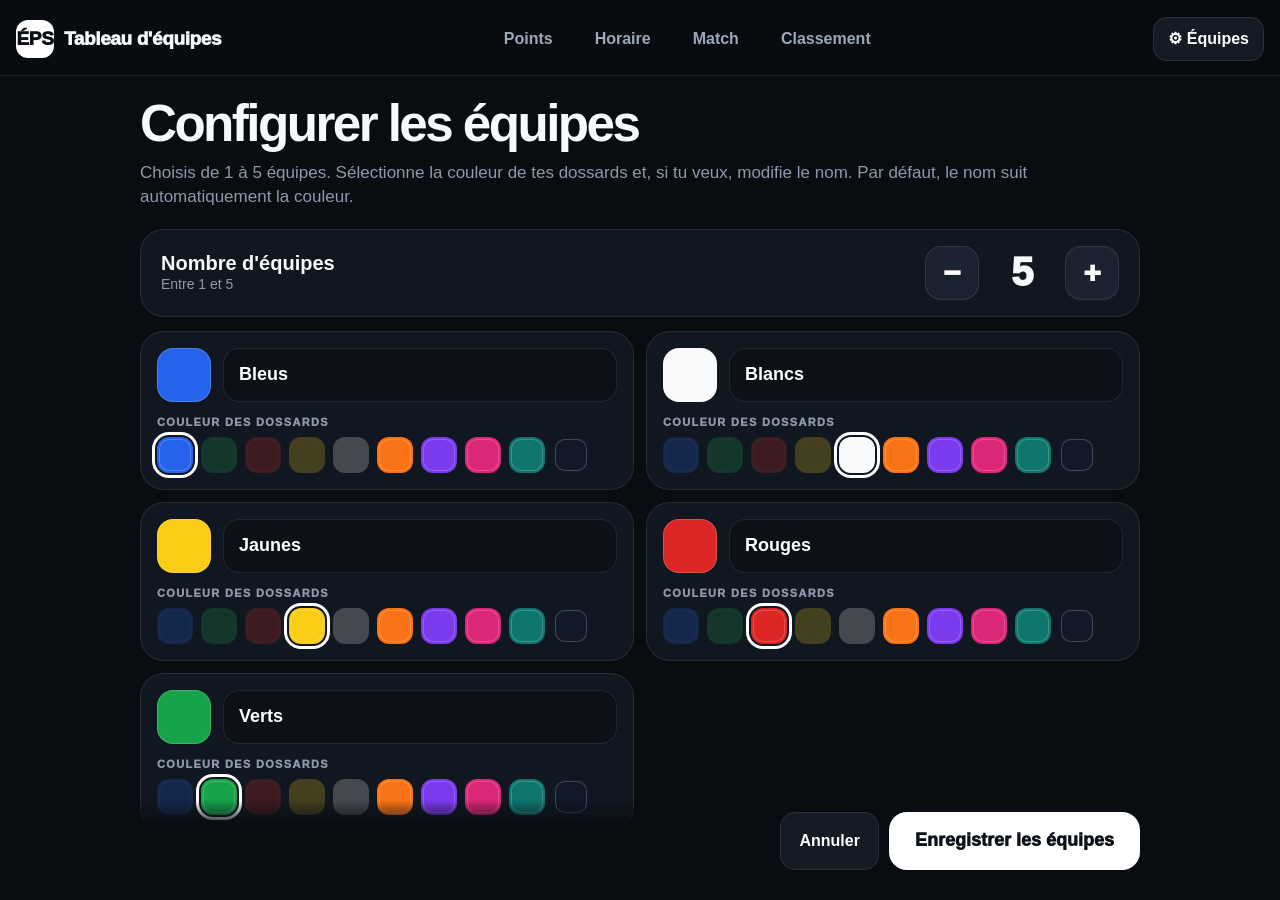
==== commit bb0c7ce5: "Ajouter l'horaire complet des matchups et le suivi des matchs" ====
--- a/index.html
+++ b/index.html
@@ -126,6 +126,25 @@
       font-size:34px;font-weight:950;cursor:pointer;display:grid;place-items:center;
     }
     .tap-hint{position:absolute;left:16px;bottom:18px;font-size:13px;font-weight:800;opacity:.68}
+
+    /* HORAIRE */
+    .schedule-wrap{max-width:1100px;margin:0 auto}
+    .schedule-progress{border:1px solid var(--line);background:#111720;border-radius:22px;padding:16px 18px;margin-bottom:14px}
+    .schedule-progress-top{display:flex;justify-content:space-between;gap:16px;align-items:center;font-weight:900}
+    .progress-track{height:12px;border-radius:999px;background:#222b38;overflow:hidden;margin-top:12px}
+    .progress-fill{height:100%;background:var(--good);border-radius:999px;transition:width .25s ease}
+    .schedule-list{display:grid;gap:10px}
+    .schedule-game{display:grid;grid-template-columns:54px 1fr auto 1fr auto;align-items:center;gap:12px;border:1px solid var(--line);background:#111720;border-radius:20px;padding:12px 14px;min-height:78px}
+    .schedule-game.played{opacity:.7;background:#0e141c}
+    .schedule-num{width:44px;height:44px;border-radius:14px;background:#202938;display:grid;place-items:center;font-weight:1000;color:#aeb8c7}
+    .schedule-team{display:flex;align-items:center;gap:10px;min-width:0;font-size:18px;font-weight:1000}
+    .schedule-team.right{justify-content:flex-end;text-align:right}
+    .schedule-dot{width:30px;height:30px;border-radius:10px;border:1px solid rgba(255,255,255,.18);flex:0 0 auto}
+    .schedule-name{overflow:hidden;text-overflow:ellipsis;white-space:nowrap}
+    .schedule-vs{font-size:12px;font-weight:950;color:#667286;letter-spacing:.1em}
+    .schedule-action{min-width:128px;min-height:46px;border-radius:14px;border:none;background:white;color:#0b1017;font-weight:950;cursor:pointer}
+    .schedule-result{min-width:128px;text-align:center;font-size:20px;font-weight:1000}
+    .schedule-empty{border:1px dashed var(--line);border-radius:22px;padding:30px;text-align:center;color:var(--muted);font-weight:800}
 
     /* MATCH */
     .match-wrap{max-width:1280px;margin:0 auto;height:100%;display:grid;grid-template-rows:auto 1fr auto;gap:14px}
@@ -329,7 +348,7 @@
       .rank-head > :nth-child(4),.rank-head > :nth-child(5),.rank-head > :nth-child(6),.rank-head > :nth-child(7),
       .rank-row > :nth-child(4),.rank-row > :nth-child(5),.rank-row > :nth-child(6),.rank-row > :nth-child(7){display:none}
       .rank-bottom{grid-template-columns:1fr}
-      .log-item{grid-template-columns:1fr auto 1fr}
+      .schedule-game{grid-template-columns:42px 1fr auto 1fr}.schedule-action,.schedule-result{grid-column:1/-1;width:100%}.schedule-team{font-size:15px}.schedule-dot{width:24px;height:24px;border-radius:8px}.log-item{grid-template-columns:1fr auto 1fr}
       .log-time{display:none}
     }
   </style>
@@ -340,6 +359,7 @@
     <div class="brand"><div class="brand-mark">ÉPS</div><span>Tableau d'équipes</span></div>
     <nav class="tabs">
       <button class="tab active" data-view="points">Points</button>
+      <button class="tab" data-view="schedule">Horaire</button>
       <button class="tab" data-view="match">Match</button>
       <button class="tab" data-view="ranking">Classement</button>
     </nav>
@@ -355,6 +375,19 @@
       <button id="goMatchBtn" class="ghost-btn">Lancer un match →</button>
     </div>
     <div id="pointsGrid" class="points-grid"></div>
+  </section>
+
+  <section id="scheduleView" class="view hidden">
+    <div class="section-head">
+      <div>
+        <h1>Horaire des matchs</h1>
+        <p>Chaque équipe affronte toutes les autres une fois. Choisis « Jouer » et le classement s’adapte dès que le résultat est enregistré.</p>
+      </div>
+    </div>
+    <div class="schedule-wrap">
+      <div id="scheduleProgress" class="schedule-progress"></div>
+      <div id="scheduleList" class="schedule-list"></div>
+    </div>
   </section>
 
   <section id="matchView" class="view hidden">
@@ -601,7 +634,7 @@
 
   function showView(name){
     previousView=name==="setup"?previousView:name;
-    ["points","match","ranking","setup"].forEach(function(v){
+    ["points","schedule","match","ranking","setup"].forEach(function(v){
       el(v+"View").classList.toggle("hidden",v!==name);
     });
     document.querySelectorAll(".tab").forEach(function(btn){
@@ -612,6 +645,7 @@
 
   function renderAll(){
     renderPoints();
+    renderSchedule();
     renderMatch();
     renderRanking();
   }
@@ -650,6 +684,70 @@
     card.animate([{filter:"brightness(1.45)"},{filter:"brightness(1)"}],{duration:180,easing:"ease-out"});
   }
 
+  function schedulePairs(){
+    var pairs=[];
+    for(var i=0;i<state.teams.length;i++){
+      for(var j=i+1;j<state.teams.length;j++){
+        pairs.push({a:state.teams[i].id,b:state.teams[j].id});
+      }
+    }
+    return pairs;
+  }
+
+  function recordedForPair(a,b){
+    for(var i=0;i<state.matches.length;i++){
+      var m=state.matches[i];
+      if((m.a===a&&m.b===b)||(m.a===b&&m.b===a)) return m;
+    }
+    return null;
+  }
+
+  function renderSchedule(){
+    var list=el("scheduleList"), progress=el("scheduleProgress");
+    if(!list||!progress) return;
+    var pairs=schedulePairs();
+    var played=0;
+    pairs.forEach(function(p){if(recordedForPair(p.a,p.b)) played++;});
+    var pct=pairs.length?Math.round((played/pairs.length)*100):0;
+    progress.innerHTML='<div class="schedule-progress-top"><span>'+played+' / '+pairs.length+' matchs joués</span><span>'+pct+' %</span></div><div class="progress-track"><div class="progress-fill" style="width:'+pct+'%"></div></div>';
+    list.innerHTML="";
+    if(!pairs.length){
+      list.innerHTML='<div class="schedule-empty">Il faut au moins 2 équipes pour créer l’horaire.</div>';
+      return;
+    }
+    pairs.forEach(function(p,index){
+      var a=teamById(p.a),b=teamById(p.b);
+      if(!a||!b) return;
+      var ca=getColor(a.colorId),cb=getColor(b.colorId);
+      var done=recordedForPair(p.a,p.b);
+      var row=document.createElement("div");
+      row.className="schedule-game"+(done?" played":"");
+      var resultHtml;
+      if(done){
+        var sa=safeInt(done.scoreA),sb=safeInt(done.scoreB);
+        if(done.a===p.a) resultHtml='<div class="schedule-result">✓ '+sa+' — '+sb+'</div>';
+        else resultHtml='<div class="schedule-result">✓ '+sb+' — '+sa+'</div>';
+      }else{
+        resultHtml='<button class="schedule-action">Jouer →</button>';
+      }
+      row.innerHTML=
+        '<div class="schedule-num">'+(index+1)+'</div>'+
+        '<div class="schedule-team"><div class="schedule-dot" style="background:'+ca.hex+'"></div><div class="schedule-name">'+escapeHtml(a.name)+'</div></div>'+
+        '<div class="schedule-vs">VS</div>'+
+        '<div class="schedule-team right"><div class="schedule-name">'+escapeHtml(b.name)+'</div><div class="schedule-dot" style="background:'+cb.hex+'"></div></div>'+
+        resultHtml;
+      if(!done){
+        row.querySelector(".schedule-action").addEventListener("click",function(){
+          stopClock();
+          state.match.a=p.a;state.match.b=p.b;
+          state.match.scoreA=0;state.match.scoreB=0;state.match.elapsed=0;state.match.startedAt=null;state.match.running=false;
+          save();showView("match");
+        });
+      }
+      list.appendChild(row);
+    });
+  }
+
   function renderMatch(){
     ensureMatchSelections();
     renderChips("chipsA","a");
@@ -786,7 +884,7 @@
 
     state.match.scoreA=0;state.match.scoreB=0;state.match.elapsed=0;state.match.startedAt=null;state.match.running=false;
     el("resultModal").classList.add("hidden");
-    save();renderAll();showView("ranking");
+    save();renderAll();showView("schedule");
   }
 
   function sortedTeams(){
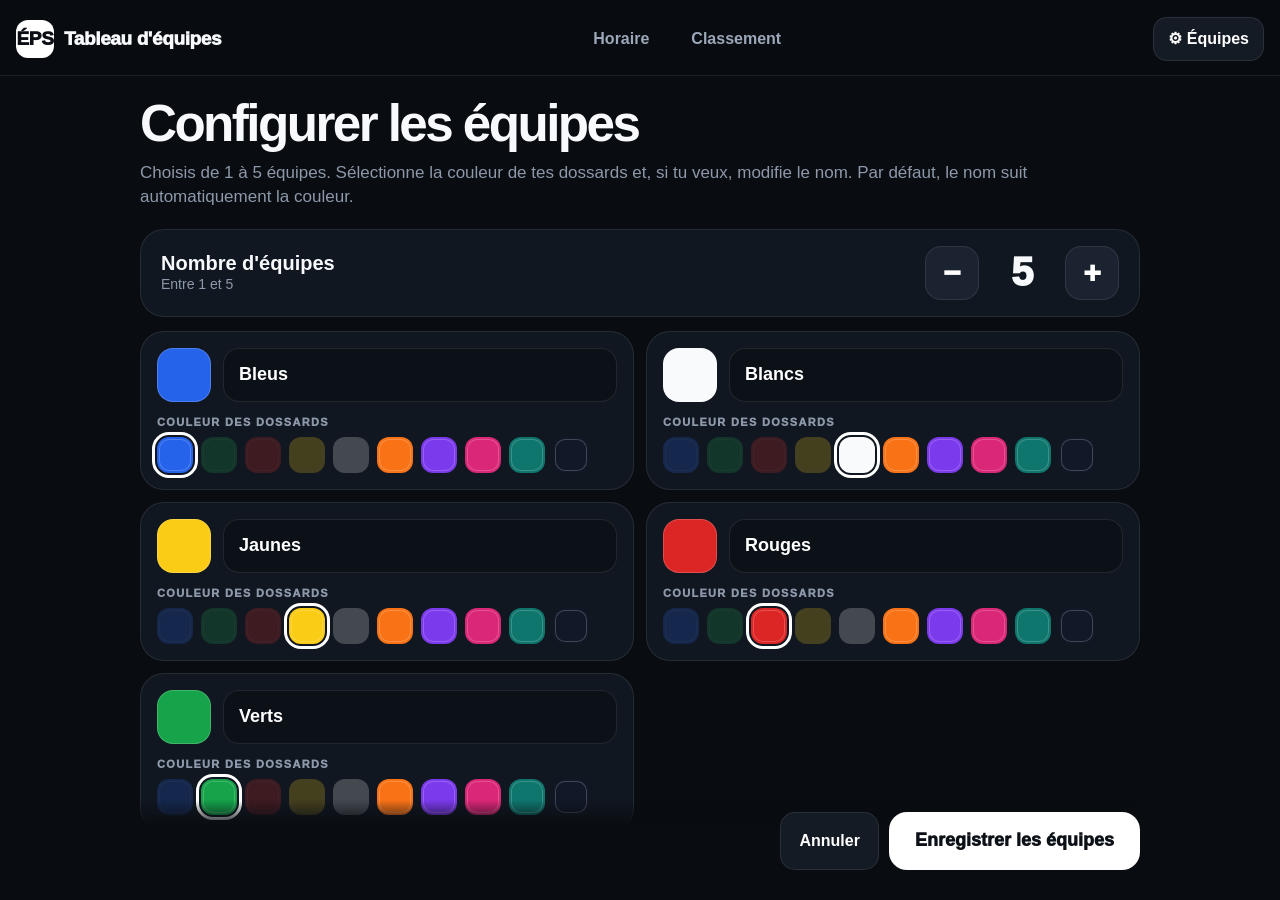
==== commit adf0b80d: "Simplifier le tournoi et optimiser la rotation des matchs" ====
--- a/index.html
+++ b/index.html
@@ -358,15 +358,13 @@
   <header id="topbar" class="topbar">
     <div class="brand"><div class="brand-mark">ÉPS</div><span>Tableau d'équipes</span></div>
     <nav class="tabs">
-      <button class="tab active" data-view="points">Points</button>
-      <button class="tab" data-view="schedule">Horaire</button>
-      <button class="tab" data-view="match">Match</button>
+      <button class="tab active" data-view="schedule">Horaire</button>
       <button class="tab" data-view="ranking">Classement</button>
     </nav>
     <button id="settingsBtn" class="settings-btn">⚙ Équipes</button>
   </header>
 
-  <section id="pointsView" class="view">
+  <section id="pointsView" class="view hidden">
     <div class="section-head">
       <div>
         <h1>Points des équipes</h1>
@@ -381,7 +379,7 @@
     <div class="section-head">
       <div>
         <h1>Horaire des matchs</h1>
-        <p>Chaque équipe affronte toutes les autres une fois. Choisis « Jouer » et le classement s’adapte dès que le résultat est enregistré.</p>
+        <p>Chaque équipe affronte toutes les autres une fois. L’ordre est optimisé pour limiter les longues pauses. Lance une partie, entre le pointage en direct, puis le classement s’adapte automatiquement.</p>
       </div>
     </div>
     <div class="schedule-wrap">
@@ -392,7 +390,7 @@
 
   <section id="matchView" class="view hidden">
     <div class="match-wrap">
-      <div id="matchPickers" class="match-pickers">
+      <div id="matchPickers" class="match-pickers hidden">
         <div class="picker-block">
           <div class="picker-title">Équipe A</div>
           <div id="chipsA" class="chips"></div>
@@ -491,8 +489,9 @@
 
 <script>
 (function(){
-  var STORAGE_KEY = "eps-tableau-equipes-v2";
-  var LEGACY_KEY = "eps-equipes-scores";
+  // Données du tournoi isolées par onglet/session : aucun partage entre enseignants ou appareils.
+  // Elles survivent à un rafraîchissement, mais pas à une nouvelle session de navigation.
+  var STORAGE_KEY = "eps-tableau-equipes-session-v1";
 
   var COLORS = [
     {id:"blue", name:"Bleus", hex:"#2563eb", text:"#ffffff"},
@@ -542,12 +541,8 @@
   function defaultTeams(){
     var ids=["blue","white","yellow","red","green"];
     var arr=[];
-    var legacy=null;
-    try{ legacy=JSON.parse(localStorage.getItem(LEGACY_KEY)); }catch(e){}
     for(var i=0;i<5;i++){
-      var t=makeTeam(i,ids[i]);
-      if(legacy && typeof legacy==="object") t.points=safeInt(legacy[ids[i]]);
-      arr.push(t);
+      arr.push(makeTeam(i,ids[i]));
     }
     return arr;
   }
@@ -583,7 +578,7 @@
 
   function load(){
     try{
-      var saved=JSON.parse(localStorage.getItem(STORAGE_KEY));
+      var saved=JSON.parse(sessionStorage.getItem(STORAGE_KEY));
       if(saved && Array.isArray(saved.teams) && saved.teams.length){
         state.configured=true;
         state.teams=saved.teams.slice(0,5).map(normalizeTeam);
@@ -601,7 +596,7 @@
   }
 
   function save(){
-    try{ localStorage.setItem(STORAGE_KEY,JSON.stringify(state)); }catch(e){}
+    try{ sessionStorage.setItem(STORAGE_KEY,JSON.stringify(state)); }catch(e){}
   }
 
   function teamById(id){
@@ -685,13 +680,80 @@
   }
 
   function schedulePairs(){
-    var pairs=[];
-    for(var i=0;i<state.teams.length;i++){
-      for(var j=i+1;j<state.teams.length;j++){
-        pairs.push({a:state.teams[i].id,b:state.teams[j].id});
+    var n=state.teams.length;
+    var all=[];
+    for(var i=0;i<n;i++){
+      for(var j=i+1;j<n;j++){
+        all.push({a:i,b:j});
       }
     }
-    return pairs;
+    if(all.length<=1){
+      return all.map(function(p){return {a:state.teams[p.a].id,b:state.teams[p.b].id};});
+    }
+
+    // Cherche un ordre complet où aucune équipe ne reste 3 matchs de suite sur le banc.
+    // Avec 2 à 5 équipes, une solution avec un maximum de 2 matchs de pause existe.
+    function build(maxBench){
+      var used=new Array(all.length).fill(false);
+      var bench=new Array(n).fill(0);
+      var order=[];
+
+      function search(depth){
+        if(depth===all.length) return order.slice();
+
+        var candidates=[];
+        for(var k=0;k<all.length;k++){
+          if(used[k]) continue;
+          var p=all[k];
+          var after=[];
+          var maxAfter=0,sumSquares=0;
+          for(var t=0;t<n;t++){
+            var v=(t===p.a||t===p.b)?0:bench[t]+1;
+            after.push(v);
+            if(v>maxAfter) maxAfter=v;
+            sumSquares+=v*v;
+          }
+          if(maxAfter>maxBench) continue;
+
+          var overlap=0;
+          if(order.length){
+            var last=order[order.length-1];
+            if(last.a===p.a||last.a===p.b) overlap++;
+            if(last.b===p.a||last.b===p.b) overlap++;
+          }
+          candidates.push({idx:k,p:p,after:after,max:maxAfter,sum:sumSquares,overlap:overlap});
+        }
+
+        candidates.sort(function(x,y){
+          if(x.max!==y.max) return x.max-y.max;
+          if(x.sum!==y.sum) return x.sum-y.sum;
+          if(x.overlap!==y.overlap) return x.overlap-y.overlap;
+          return x.idx-y.idx;
+        });
+
+        for(var q=0;q<candidates.length;q++){
+          var cand=candidates[q];
+          var previous=bench.slice();
+          used[cand.idx]=true;
+          bench=cand.after.slice();
+          order.push(cand.p);
+
+          var result=search(depth+1);
+          if(result) return result;
+
+          order.pop();
+          used[cand.idx]=false;
+          bench=previous;
+        }
+        return null;
+      }
+      return search(0);
+    }
+
+    var optimized=build(2)||build(3)||all;
+    return optimized.map(function(p){
+      return {a:state.teams[p.a].id,b:state.teams[p.b].id};
+    });
   }
 
   function recordedForPair(a,b){
@@ -728,7 +790,7 @@
         if(done.a===p.a) resultHtml='<div class="schedule-result">✓ '+sa+' — '+sb+'</div>';
         else resultHtml='<div class="schedule-result">✓ '+sb+' — '+sa+'</div>';
       }else{
-        resultHtml='<button class="schedule-action">Jouer →</button>';
+        resultHtml='<button class="schedule-action">Lancer la partie →</button>';
       }
       row.innerHTML=
         '<div class="schedule-num">'+(index+1)+'</div>'+
@@ -981,7 +1043,7 @@
 
   function currentMainView(){
     var active=document.querySelector(".tab.active");
-    return active?active.getAttribute("data-view"):"points";
+    return active?active.getAttribute("data-view"):"schedule";
   }
 
   function firstUnusedDraftColor(){
@@ -1073,7 +1135,7 @@
     state.match=normalizeMatch({});
     ensureMatchSelections();
     save();
-    showView(previousView==="setup"?"points":previousView);
+    showView(previousView==="setup"?"schedule":previousView);
   }
 
   function resetTournament(){
@@ -1097,10 +1159,10 @@
   document.querySelectorAll(".tab").forEach(function(btn){
     btn.addEventListener("click",function(){showView(btn.getAttribute("data-view"));});  });
   el("settingsBtn").addEventListener("click",openSetup);
-  el("goMatchBtn").addEventListener("click",function(){showView("match");});
+  // Le match se lance uniquement depuis l'horaire.
   el("teamCountMinus").addEventListener("click",function(){changeDraftCount(-1);});
   el("teamCountPlus").addEventListener("click",function(){changeDraftCount(1);});
-  el("cancelSetupBtn").addEventListener("click",function(){showView(previousView||"points");});
+  el("cancelSetupBtn").addEventListener("click",function(){showView(previousView||"schedule");});
   el("saveSetupBtn").addEventListener("click",saveSetup);
   el("finishMatchBtn").addEventListener("click",openResultModal);
   el("cancelResultBtn").addEventListener("click",function(){el("resultModal").classList.add("hidden");});
@@ -1120,10 +1182,10 @@
   load();
   renderAll();
   if(!state.configured){
-    previousView="points";
+    previousView="schedule";
     openSetup();
   }else{
-    showView("points");
+    showView("schedule");
   }
 })();
 </script>
